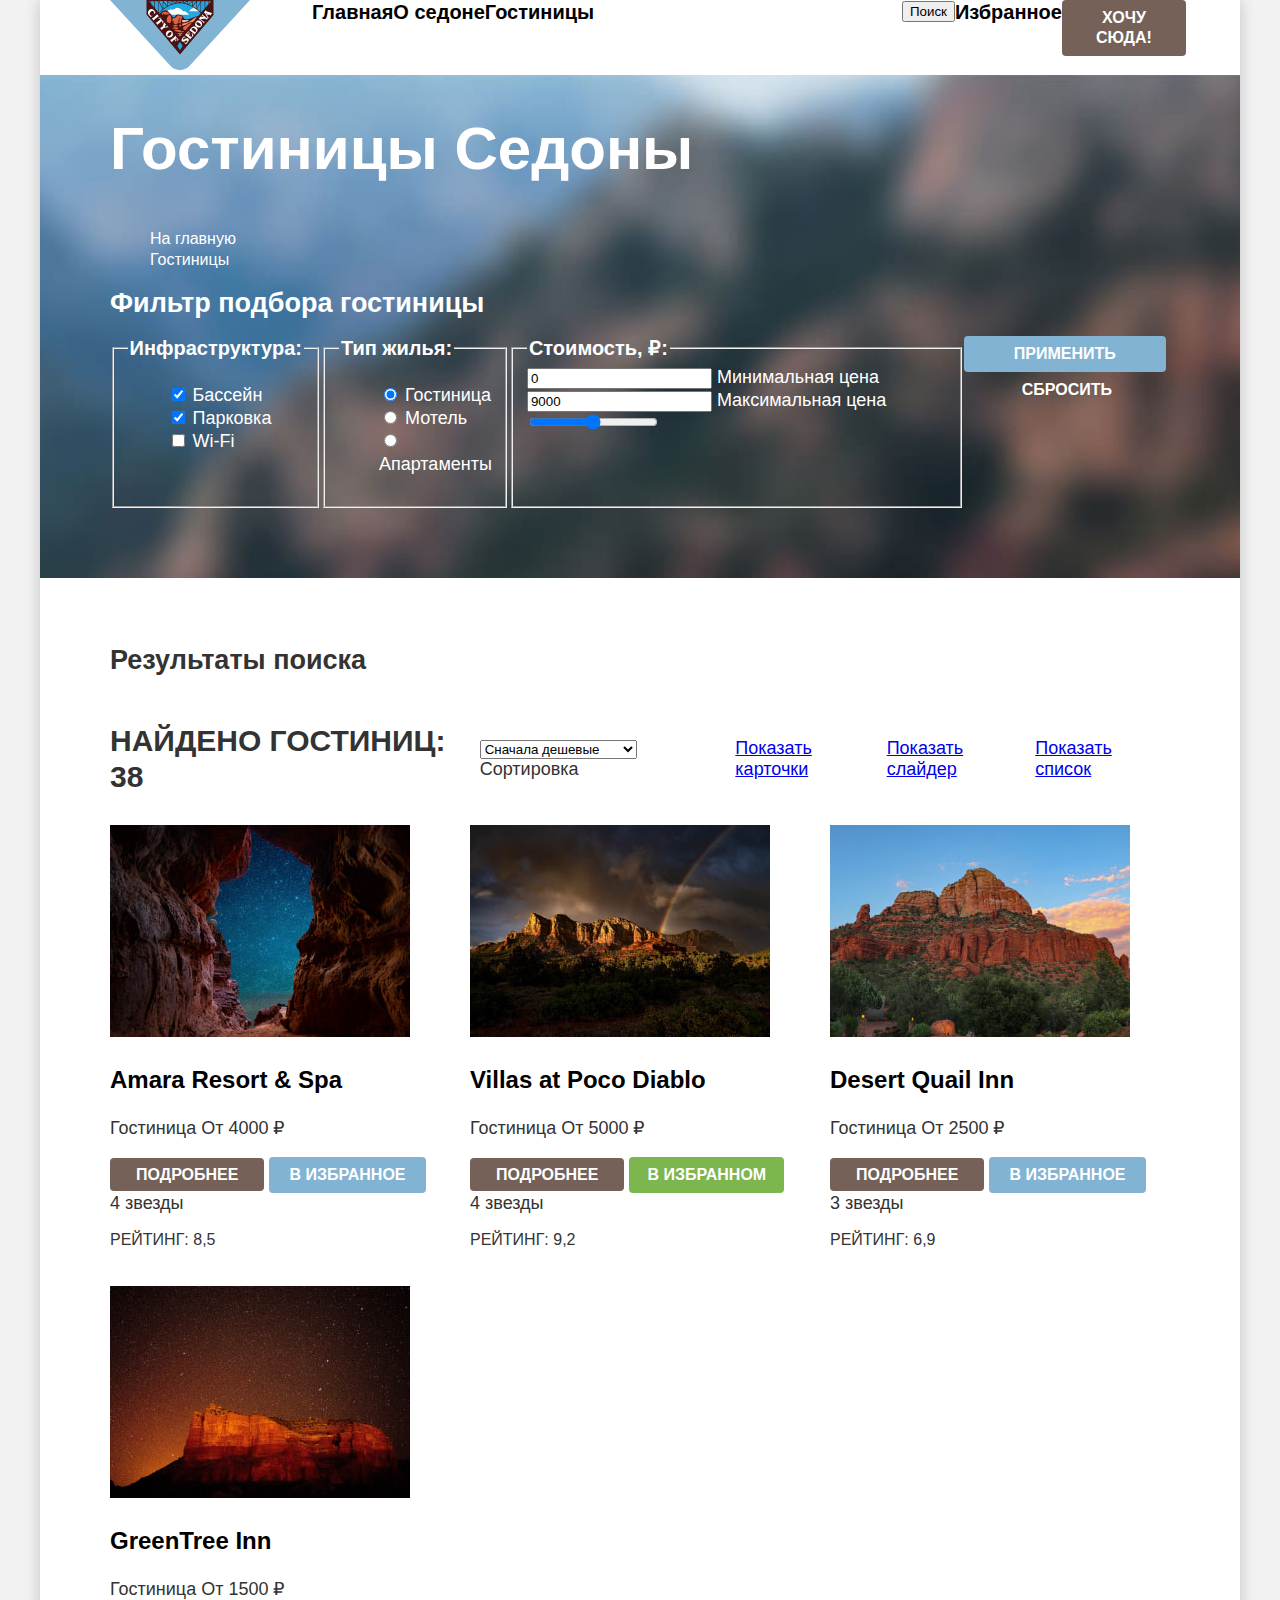
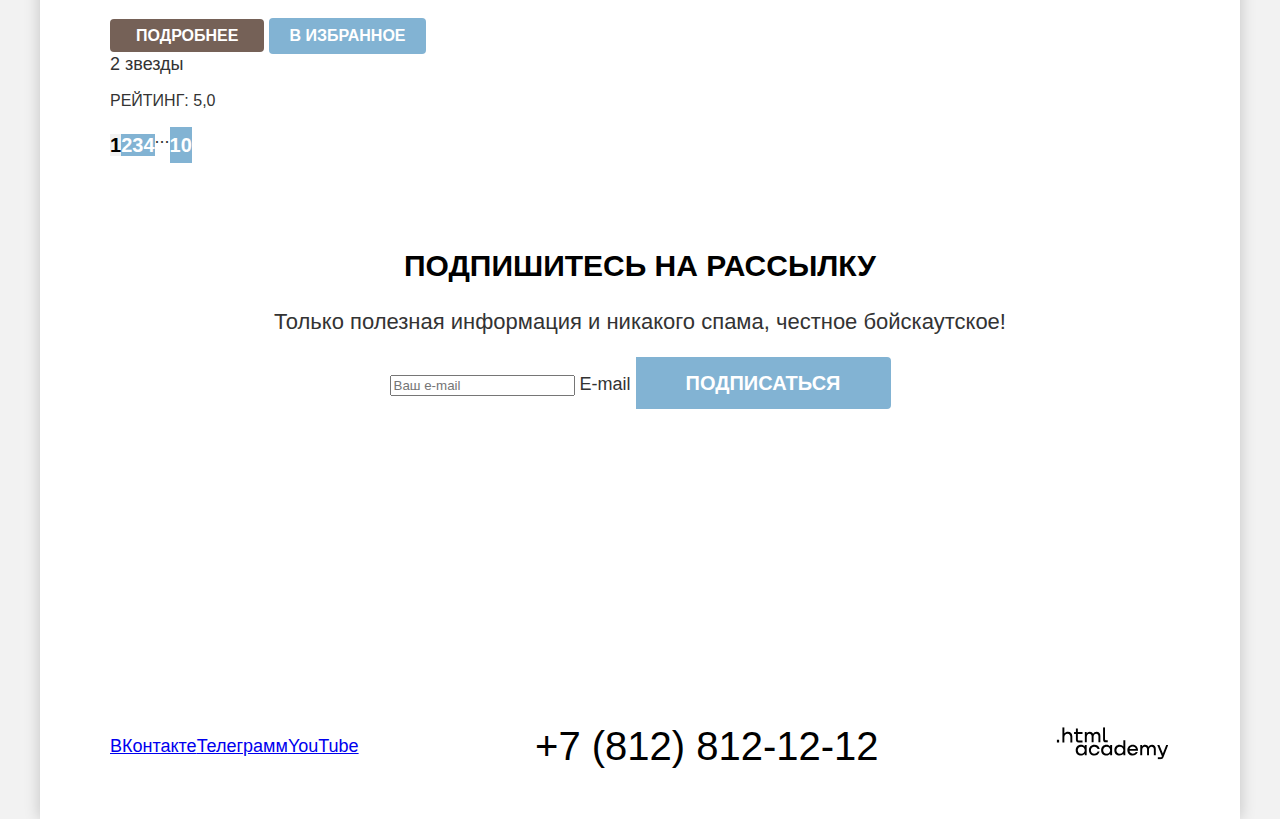
==== catalog.html @ ed514a1a "Merge pull request #5 from PkMsk/master" ====
<!DOCTYPE html>
<html lang="ru">
  <head>
    <meta charset="utf-8">
    <title>Гостиницы Седоны</title>
    <link rel="stylesheet" href="styles/styles.css">
  </head>
  <body>
    <div class="page-container">
      <header class="page-header">
        <a href="index.html" class="header-logo">
          <img src="images/logo.svg" width="140" height="70" alt="Логотип Седона.">
        </a>
        <nav class="navigation">
          <ul class="navigation-list">
            <li class="navigation-item">
              <a class="navigation-link" href="index.html">Главная</a>
            </li>
            <li class="navigation-item">
              <a class="navigation-link" href="#">О седоне</a>
            </li>
            <li class="navigation-item">
              <a class="navigation-link navigation-link-current">Гостиницы</a>
            </li>
          </ul>
          <ul class="navigation-list navigation-user">
            <li class="navigation-item">
              <button class="navigation-button" type="button">
                <span class="visually-hidden">Поиск</span>
              </button>
            </li>
            <li class="navigation-item">
              <a class="navigation-link" href="#">
                <span class="visually-hidden">Избранное</span>
              </a>
            </li>
            <li class="navigation-item">
              <button class="button" type="button">Хочу сюда!</button>
            </li>
          </ul>
        </nav>
      </header>
      <main class="main-catalog main-container">
        <div class="header-filter-wrap">
          <section class="catalog-header">
            <h1 class="catalog-title">Гостиницы Седоны</h1>
            <ul class="breadcrumbs">
              <li class="breadcrumbs-item">
                <a class="breadcrumbs-link" href="index.html">
                  <span class="visually-hidden">На главную</span>
                </a>
              </li>
              <li class="breadcrumbs-item">
                <a class="breadcrumbs-link">Гостиницы</a>
              </li>
            </ul>
          </section>
          <section class="filter">
            <h2 class="visually-hidden">Фильтр подбора гостиницы</h2>
            <form class="catalog-filter" action="https://echo.htmlacademy.ru/" method="get">
              <fieldset class="catalog-filter-group">
                <legend class="catalog-filter-title">Инфраструктура:</legend>
                <ul class="catalog-filter-list">
                  <li class="catalog-filter-item">
                    <label class="control">
                      <input class="control-input" type="checkbox" name="pool" checked>
                      Бассейн
                    </label>
                  </li>
                  <li class="catalog-filter-item">
                    <label class="control">
                      <input class="control-input" type="checkbox" name="parking" checked>
                      Парковка
                    </label>
                  </li>
                  <li class="catalog-filter-item">
                    <label class="control">
                      <input class="control-input" type="checkbox" name="wi-fi">
                      Wi-Fi
                    </label>
                  </li>
                </ul>
              </fieldset>
              <fieldset class="catalog-filter-group">
                <legend class="catalog-filter-title">Тип жилья:</legend>
                <ul class="catalog-filter-list">
                  <li class="catalog-filter-item">
                    <label class="control">
                      <input class="control-input" type="radio" name="type-of-housing" value="hotel" checked>
                      Гостиница
                    </label>
                  </li>
                  <li class="catalog-filter-item">
                    <label class="control">
                      <input class="control-input" type="radio" name="type-of-housing" value="motel">
                      Мотель
                    </label>
                  </li>
                  <li class="catalog-filter-item">
                    <label class="control">
                      <input class="control-input" type="radio" name="type-of-housing" value="apartments">
                      Апартаменты
                    </label>
                  </li>
                </ul>
              </fieldset>
              <fieldset class="catalog-filter-group">
                <legend class="catalog-filter-title">Стоимость, ₽:</legend>
                <label class="control">
                  <input class="control-input" type="text" value="0">
                  Минимальная цена
                </label>
                <label class="control">
                  <input class="control-input" type="text" value="9000">
                  Максимальная цена
                </label>
                <label class="control">
                  <input class="control-input" type="range">
                </label>
              </fieldset>
              <div class="filter-buttons-container">
                <button class="button apply-button" type="submit">Применить</button>
                <button class="button reset-button" type="reset">Сбросить</button>
              </div>
            </form>
          </section>
        </div>
        <section class="catalog">
          <h2 class="visually-hidden">Результаты поиска</h2>
          <div class="catalog-container">
            <p class="catalog-result">Найдено гостиниц: <output>38</output></p>
            <label class="visually-hidden">
              <select class="catalog-sorting">
                <option value="cheap">Сначала дешевые</option>
                <option value="expensive">Сначала дорогие</option>
                <option value="high-rating">С высоким рейтингом</option>
              </select>
              Сортировка
            </label>
            <ul class="catalog-display">
              <li class="catalog-display-option">
                <a class="display-button display-button-active" href="#">
                  <span class="visually-hidden">Показать карточки</span>
                </a>
              </li>
              <li class="catalog-display-option">
                <a class="display-button" href="#">
                  <span class="visually-hidden">Показать слайдер</span>
                </a>
              </li>
              <li class="catalog-display-option">
                <a class="display-button" href="#">
                  <span class="visually-hidden">Показать список</span>
                </a>
              </li>
            </ul>
          </div>
          <ul class="hotel-list">
            <li class="hotel-card">
              <a class="hotel-card-link" href="#">
                <img class="hotel-card-image" src="images/amara-hotel.jpg" width="300" height="212" alt="Звездное небо через расщелину каньона.">
                <h3 class="hotel-card-title">Amara Resort & Spa</h3>
              </a>
              <p class="hotel-card-price">
                <span>Гостиница</span>
                <span>От 4000 ₽</span>
              </p>
              <a class="button more-button" href="#">подробнее</a>
              <button class="button favorites-button" type="button">в избранное</button>
              <div class="star-rating">
                <span aria-hidden="true"></span>
                <span aria-hidden="true"></span>
                <span aria-hidden="true"></span>
                <span aria-hidden="true"></span>
                <span class="visually-hidden">4 звезды</span>
              </div>
              <p class="hotel-card-rating">Рейтинг: 8,5</p>
            </li>
            <li class="hotel-card">
              <a class="hotel-card-link" href="#">
                <img class="hotel-card-image" src="images/poco-diablo-hotel.jpg" width="300" height="212" alt="Радуга в каньоне сразу после дождя.">
                <h3 class="hotel-card-title">Villas at Poco Diablo</h3>
              </a>
              <p class="hotel-card-price">
                <span>Гостиница</span>
                <span>От 5000 ₽</span>
              </p>
              <a class="button more-button" href="#">подробнее</a>
              <button class="button favorites-added-button" type="button">в избранном</button>
              <div class="star-rating">
                <span aria-hidden="true"></span>
                <span aria-hidden="true"></span>
                <span aria-hidden="true"></span>
                <span aria-hidden="true"></span>
                <span class="visually-hidden">4 звезды</span>
              </div>
              <p class="hotel-card-rating">Рейтинг: 9,2</p>
            </li>
            <li class="hotel-card">
              <a class="hotel-card-link" href="#">
                <img class="hotel-card-image" src="images/desert-quail-hotel.jpg" width="300" height="212" alt="Каньон на закате.">
                <h3 class="hotel-card-title">Desert Quail Inn</h3>
              </a>
              <p class="hotel-card-price">
                <span>Гостиница</span>
                <span>От 2500 ₽</span>
              </p>
              <a class="button more-button" href="#">подробнее</a>
              <button class="button favorites-button" type="button">в избранное</button>
              <div class="star-rating">
                <span aria-hidden="true"></span>
                <span aria-hidden="true"></span>
                <span aria-hidden="true"></span>
                <span class="visually-hidden">3 звезды</span>
              </div>
              <p class="hotel-card-rating">Рейтинг: 6,9</p>
            </li>
            <li class="hotel-card">
              <a class="hotel-card-link" href="#">
                <img class="hotel-card-image" src="images/green-tree-hotel.jpg" width="300" height="212" alt="Каньон на фоне зведного неба.">
                <h3 class="hotel-card-title">GreenTree Inn</h3>
              </a>
              <p class="hotel-card-price">
                <span>Гостиница</span>
                <span>От 1500 ₽</span>
              </p>
              <a class="button more-button" href="#">подробнее</a>
              <button class="button favorites-button" type="button">в избранное</button>
              <div class="star-rating">
                <span aria-hidden="true"></span>
                <span aria-hidden="true"></span>
                <span class="visually-hidden">2 звезды</span>
              </div>
              <p class="hotel-card-rating">Рейтинг: 5,0</p>
            </li>
          </ul>
          <div class="catalog-pagination">
            <ul class="pagination-list">
              <li class="pagination-item">
                <a class="pagination-link pagination-current pagination-disabled">1</a>
              </li>
              <li class="pagination-item">
                <a class="pagination-link" href="#">2</a>
              </li>
              <li class="pagination-item">
                <a class="pagination-link" href="#">3</a>
              </li>
              <li class="pagination-item">
                <a class="pagination-link" href="#">4</a>
              </li>
            </ul>
            <span class="pagination-separator">...</span>
            <a class="pagination-link" href="#">10</a>
          </div>
        </section>
        <section class="subscription subscription-light">
          <h2 class="section-title">Подпишитесь на рассылку</h2>
          <p class="section-subtitle">Только полезная информация и никакого спама, честное бойскаутское!</p>
          <form class="subscription-form" action="https://echo.htmlacademy.ru/" method="post">
            <label class="visually-hidden">
              <input class="email-field" placeholder="Ваш e-mail" type="email" name="subscription-email" required>
              E-mail
            </label>
            <button class="subscription-button" type="submit">Подписаться</button>
          </form>
        </section>
      </main>
      <footer class="page-footer">
        <ul class="social-list">
          <li class="social-list-item">
            <a class="social-list-vk" href="https://vk.com/htmlacademy" target="_blank">
              <span class="visually-hidden">ВКонтакте</span>
            </a>
          </li>
          <li class="social-list-item">
            <a class="social-list-telegramm" href="https://t.me/htmlacademy" target="_blank">
              <span class="visually-hidden">Телеграмм</span>
            </a>
          </li>
          <li class="social-list-item">
            <a class="social-list-youtube" href="https://www.youtube.com/user/htmlacademyru" target="_blank">
              <span class="visually-hidden">YouTube</span>
            </a>
          </li>
        </ul>
        <p class="footer-telephone">
          <a class="footer-telephone-link" href="tel:+78128121212">+7 (812) 812-12-12</a>
        </p>
        <p class="footer-logo">
          <a class="footer-logo" href="https://htmlacademy.ru/" target="_blank">
            <img src="images/academy-logo.svg" width="115" height="33" alt="Логотип Академии.">
          </a>
        </p>
      </footer>
    </div>
  </body>
</html>
---- styles/styles.css ----
@font-face {
  font-family: "PT Sans";
  font-style: normal;
  font-weight: 400;
  src: url("../fonts/ptsans-400.woff2") format("woff2");
  font-display: swap;
}

@font-face {
  font-family: "PT Sans";
  font-style: normal;
  font-weight: 700;
  src: url("../fonts/ptsans-700.woff2") format("woff2");
  font-display: swap;
}

*,
*::before,
*::after {
  box-sizing: border-box;
}

/* Создают "стакан" и "липкий" футер */

html {
  height: 100%;
}

body {
  margin: 0;
  font-family: "PT Sans", sans-serif;
  font-size: 18px;
  line-height: 21px;
  background-color: #F2F2F2;
  color: #333333;
  height: 100%;
}

/* Задает ширину и центрирует body, main, footer */

.page-container {
  display: flex;
  width: 1200px;
  min-height: 100%;
  margin: auto;
  flex-direction: column;
  background-color: #FFFFFF;
  box-shadow: 0 0 15px rgba(0, 0, 0, 0.2);
}

/* Прижимает footer вниз страницы  внезависимости от размера контента внутри секции main */

.main-container {
  flex-grow: 1;
}

/* Стили кнопок */

.button {
  font-family: inherit;
  font-size: 16px;
  line-height: 20px;
  font-weight: 700;
  text-align: center;
  text-transform: uppercase;
  border-radius: 4px;
  background-color: #756157;
  color: #FFFFFF;
  border: 0;
  padding: 8px 34px;
}

.search-button {
  font-size: 20px;
  line-height: 36px;
  padding: 8px 50px;
}

.apply-button {
  background-color: #82B3D3;
  padding: 8px 50px;
}

.reset-button {
  background-color: transparent;
  padding: 8px 58px;
}

.more-button {
  text-decoration: none;
  padding: 8px 26px;
}

.favorites-button {
  background-color: #82B3D3;
  padding: 8px 20px;
}

.favorites-added-button {
  background-color: #7DB54F;
  padding: 8px 18px;
}

.subscription-button {
  font-family: inherit;
  font-size: 20px;
  line-height: 36px;
  font-weight: 700;
  text-align: center;
  text-transform: uppercase;
  background-color: #82B3D3;
  color: #FFFFFF;
  border: 0;
  padding: 8px 50px;
  border-radius: 0 4px 4px 0;
}

/* Главная */

.page-header {
  display: flex;
  padding: 0 70px;
  justify-content: space-between;
}

.navigation {
  display: flex;
}

.header-logo {
  margin-right: 28px;
}

.navigation-list {
  list-style: none;
  display: flex;
  margin: 0;
  padding: 0;
  width: 590px;
}

.navigation-user {
  width: 268px;
}

.navigation-link {
  font-size: 20px;
  line-height: 24px;
  font-weight: 700;
  text-align: center;
  color: #000000;
  text-decoration: none;
}


.hero {
  min-height: 485px;
  background: url("../images/hero-background-divider.svg") center bottom no-repeat, url("../images/hero-background.jpg") center no-repeat;
  background-size: 100% auto, cover;
  background-color: rgba(56, 155, 221, 0.3);
  color: #000000;
  text-align: center;
}

.hero-welcome {
  display: block;
  margin: 0 auto;
}

.section-title {
  font-size: 30px;
  line-height: 36px;
  font-weight: 700;
  text-align: center;
  color: #000000;
  text-transform: uppercase;
}

.section-subtitle {
  font-size: 22px;
  line-height: 26px;
  font-weight: 400;
  text-align: center;
}

.advantages-list {
  text-align: center;
  list-style: none;
  margin: 0;
  padding: 0;
  display: flex;
  flex-wrap: wrap;
}

.advantages-item {
  width: 400px;
  background-color: rgba(131, 179, 211, 0.2);
}

.advantages-item-modified {
  width: 100%;
  display: flex;
  flex-wrap: wrap;
}

.content-columns {
  width: 400px;
  min-height: 385px;
  padding: 50px 82px;
  display: flex;
  flex-direction: column;
  justify-content: center;
}

.advantages-image {
  width: 800px;
  height: 100%;
  object-fit: cover;
}

.advantages-item:nth-child(even) {
  background-color: rgba(131, 179, 211, 0.12);
}

.advantages-item:nth-child(odd) {
  background-color: rgba(131, 179, 211, 0.2);
}

.advantages-item.advantages-item-modified {
  background-color: #82B3D3;
  color: #FFFFFF;
}

.advantages-item-title {
  font-size: 24px;
  line-height: 28px;
  font-weight: 700;
  color: #000000;
  text-transform: uppercase;
}

.advantages-item-modified .advantages-item-title {
  color: #FFFFFF;
  margin: 0;
}

.advantages-item-reverse {
  flex-direction: row-reverse;
}

.features-list {
  text-align: center;
  list-style: none;
  margin: 0;
  padding: 0;
  display: flex;
}

.features-item {
  width: 400px;
  min-height: 385px;
  padding: 0 85px;
}

.features-item:nth-child(odd) {
  background-color: rgba(131, 179, 211, 0.12);
}

.features-item-title {
  font-size: 24px;
  line-height: 28px;
  font-weight: 700;
  color: #000000;
  text-transform: uppercase;
}

.search {
  text-align: center;
}

.subscription {
  min-height: 415px;
  text-align: center;
}

.subscription-modified {
  background: url("../images/subscribe-background.jpg") center no-repeat;
  background-size: cover;
  background-color: rgba(56, 155, 221, 0.3);
  color: #FFFFFF;
}

.subscription-modified .section-title {
  color: #FFFFFF;
}

.page-footer {
  display: flex;
  justify-content: space-between;
  padding: 45px 70px 35px;
  align-items: center;
}

.social-list {
  list-style: none;
  margin: 0;
  padding: 0;
  display: flex;
}

.footer-telephone-link {
  display: inline-block;
  font-size: 40px;
  line-height: 40px;
  font-weight: 400;
  color: #000000;
  text-decoration: none;
  text-align: center;
}

.footer-logo {
  display: inline-block;
}

.header-filter-wrap {
  min-height: 412px;
  background: url('../images/catalog-filter-background.jpg') center no-repeat;
  background-size: cover;
  background-color: rgba(56, 155, 221, 0.3);
  color: #FFFFFF;
}

/*Гостиницы */

.header-filter-wrap {
  padding: 35px 70px 70px;
}

.catalog-title {
  font-size: 60px;
  line-height: 78px;
  margin-top: 0;
}

.breadcrumbs {
  list-style: none;
}

.breadcrumbs-link {
  font-size: 16px;
  font-weight: 400;
  color: #FFFFFF;
  text-decoration: none;
}

.catalog-filter {
  display: flex;
}

.catalog-filter-title {
  font-size: 20px;
  line-height: 24px;
  font-weight: 700;
}

.catalog-filter-list {
  list-style: none;
}

.control {
  line-height: 23px;
  font-weight: 400;
}

.catalog-result {
  font-size: 30px;
  line-height: 36px;
  font-weight: 700;
  text-transform: uppercase;
}

.catalog {
  padding: 50px 70px 60px;
}

.catalog-container {
  display: flex;
  align-items: center;
}

.catalog-display {
  display: flex;
  list-style: none;
  margin: 0;
  padding: 0;
}

.hotel-list {
  list-style: none;
  margin: 0;
  padding: 0;
  display: flex;
  flex-wrap: wrap;
  gap: 20px;
}

.hotel-card {
  width: 340px;
  min-height: 438px;

}

.hotel-card-link {
  color: #000000;
  text-decoration: none;
}

.hotel-card-title {
  font-size: 24px;
  line-height: 28px;
  font-weight: 700;
}

.hotel-card-rating {
  font-size: 16px;
  line-height: 20px;
  font-weight: 400;
  text-transform: uppercase;
}

.catalog-pagination {
  display: flex;
}

.pagination-list {
  list-style: none;
  margin: 0;
  padding: 0;
  display: flex;
}

.pagination-link {
  font-size: 20px;
  line-height: 36px;
  font-weight: 700;
  background-color: #82B3D3;
  color: #FFFFFF;
  text-decoration: none;
}

.pagination-current {
  background-color: #F2F2F2;
  color: #000000;
}
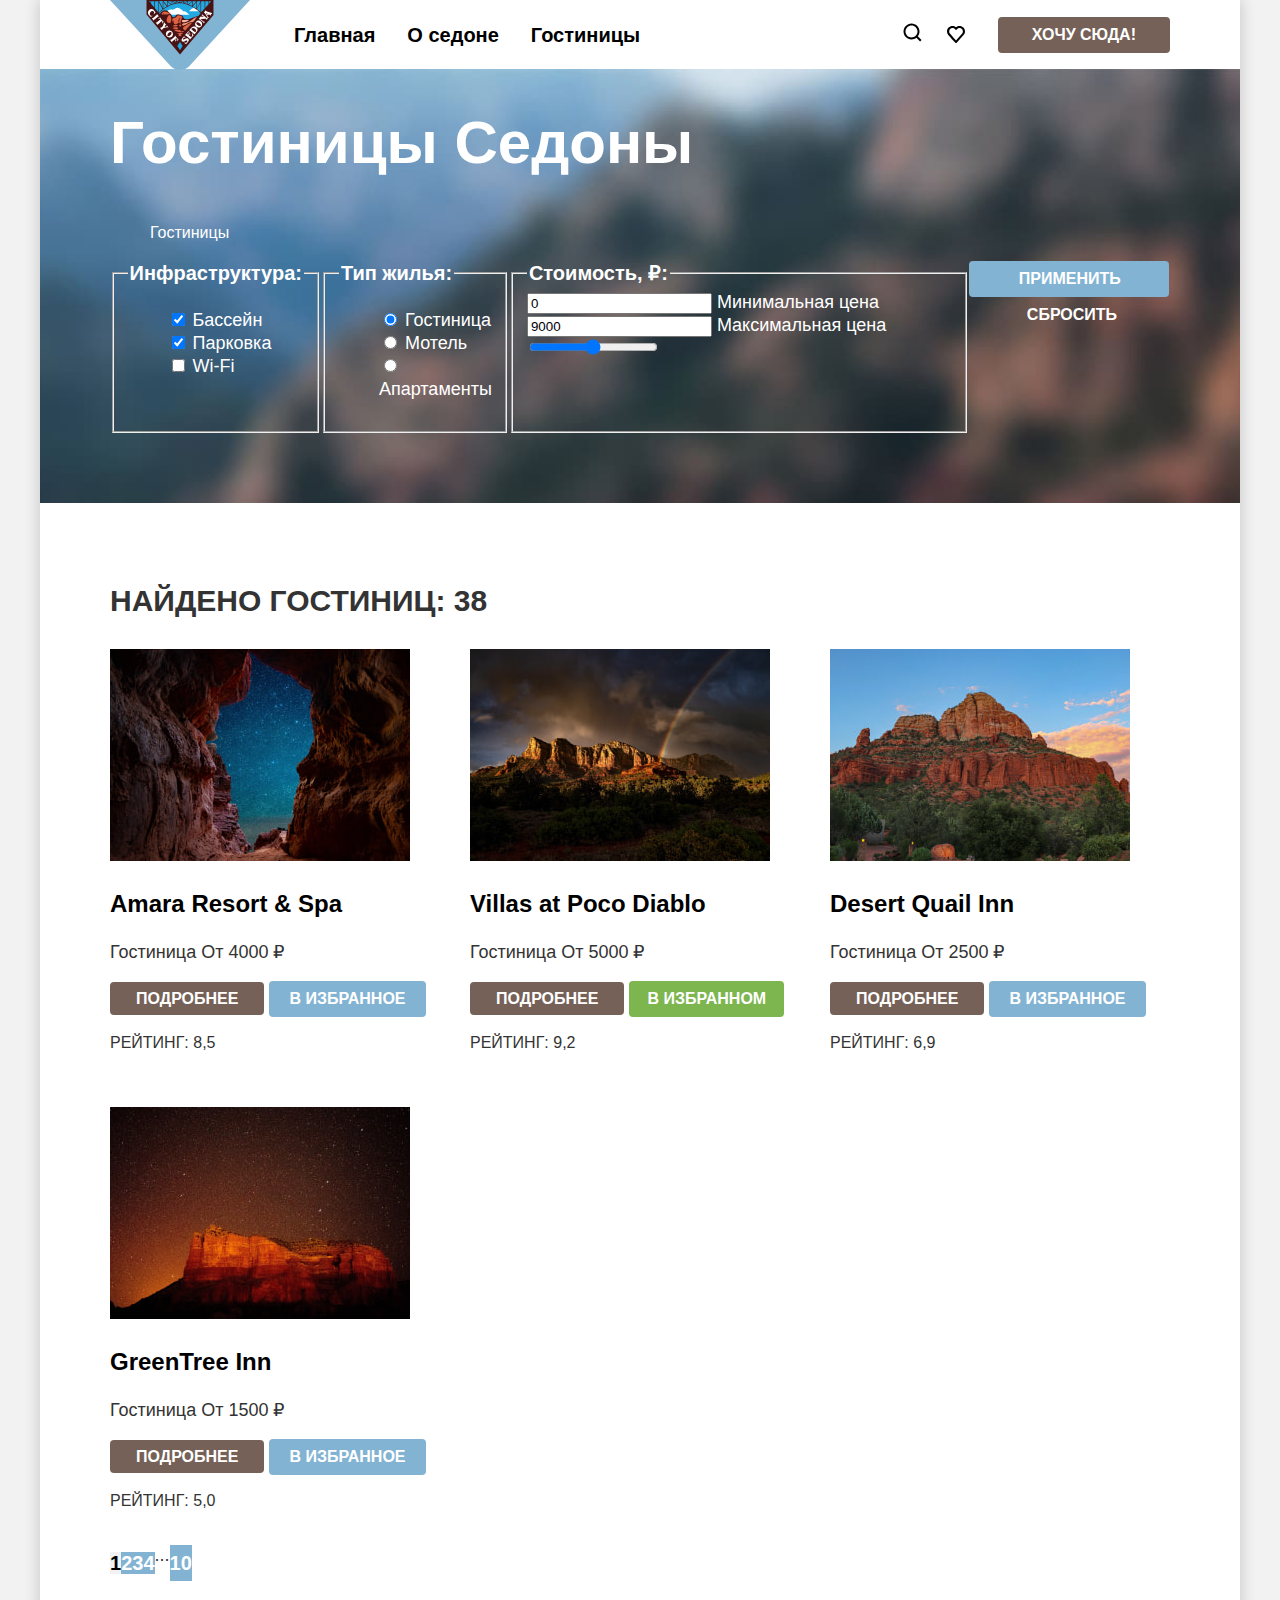
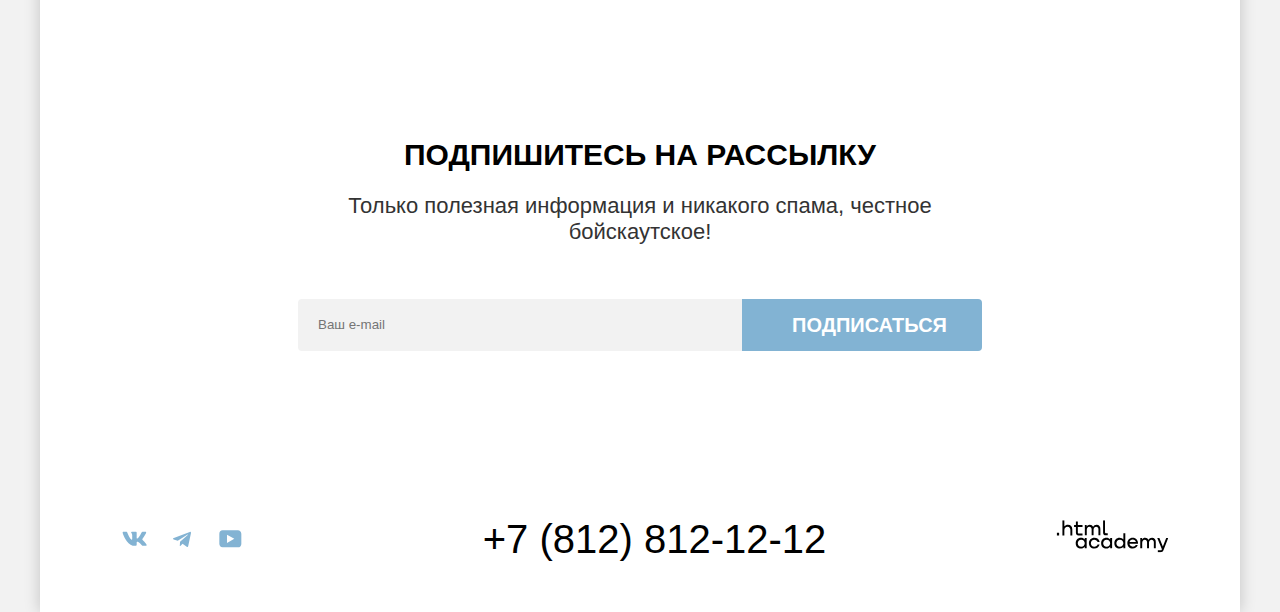
==== commit c139723a: "Добавляет стили в search, subscription, footer" ====
--- a/catalog.html
+++ b/catalog.html
@@ -29,7 +29,7 @@
                 <span class="visually-hidden">Поиск</span>
               </button>
             </li>
-            <li class="navigation-item">
+            <li class="navigation-item item-indent">
               <a class="navigation-link" href="#">
                 <span class="visually-hidden">Избранное</span>
               </a>
@@ -253,14 +253,11 @@
             <a class="pagination-link" href="#">10</a>
           </div>
         </section>
-        <section class="subscription subscription-light">
+        <section class="subscription">
           <h2 class="section-title">Подпишитесь на рассылку</h2>
           <p class="section-subtitle">Только полезная информация и никакого спама, честное бойскаутское!</p>
-          <form class="subscription-form" action="https://echo.htmlacademy.ru/" method="post">
-            <label class="visually-hidden">
-              <input class="email-field" placeholder="Ваш e-mail" type="email" name="subscription-email" required>
-              E-mail
-            </label>
+          <form class="subscription-form form-wrapper" action="https://echo.htmlacademy.ru/" method="post">
+            <input class="email-field" placeholder="Ваш e-mail" type="email" name="subscription-email" aria-label="e-mail" required>
             <button class="subscription-button" type="submit">Подписаться</button>
           </form>
         </section>
@@ -268,17 +265,17 @@
       <footer class="page-footer">
         <ul class="social-list">
           <li class="social-list-item">
-            <a class="social-list-vk" href="https://vk.com/htmlacademy" target="_blank">
+            <a class="social-list-link social-list-vk" href="https://vk.com/htmlacademy" target="_blank">
               <span class="visually-hidden">ВКонтакте</span>
             </a>
           </li>
           <li class="social-list-item">
-            <a class="social-list-telegramm" href="https://t.me/htmlacademy" target="_blank">
+            <a class="social-list-link social-list-telegramm" href="https://t.me/htmlacademy" target="_blank">
               <span class="visually-hidden">Телеграмм</span>
             </a>
           </li>
           <li class="social-list-item">
-            <a class="social-list-youtube" href="https://www.youtube.com/user/htmlacademyru" target="_blank">
+            <a class="social-list-link social-list-youtube" href="https://www.youtube.com/user/htmlacademyru" target="_blank">
               <span class="visually-hidden">YouTube</span>
             </a>
           </li>
--- a/styles/styles.css
+++ b/styles/styles.css
@@ -18,6 +18,19 @@
 *::before,
 *::after {
   box-sizing: border-box;
+}
+
+.visually-hidden {
+  position: absolute;
+  width: 1px;
+  height: 1px;
+  margin: -1px;
+  border: 0;
+  padding: 0;
+  white-space: nowrap;
+  clip-path: inset(100%);
+  clip: rect(0 0 0 0);
+  overflow: hidden;
 }
 
 /* Создают "стакан" и "липкий" футер */
@@ -61,6 +74,7 @@
   font-size: 16px;
   line-height: 20px;
   font-weight: 700;
+  max-width: 200px;
   text-align: center;
   text-transform: uppercase;
   border-radius: 4px;
@@ -68,17 +82,28 @@
   color: #FFFFFF;
   border: 0;
   padding: 8px 34px;
+}
+
+.navigation-button {
+  border: 0;
+  padding: 0;
+  width: 44px;
+  height: 64px;
+  background-color: #FFFFFF;
+  background: url("../images/icon-search.svg") center no-repeat;
 }
 
 .search-button {
   font-size: 20px;
   line-height: 36px;
+  max-width: 590px;
   padding: 8px 50px;
 }
 
 .apply-button {
   background-color: #82B3D3;
   padding: 8px 50px;
+
 }
 
 .reset-button {
@@ -106,6 +131,7 @@
   font-size: 20px;
   line-height: 36px;
   font-weight: 700;
+  max-width: 240px;
   text-align: center;
   text-transform: uppercase;
   background-color: #82B3D3;
@@ -120,30 +146,32 @@
 .page-header {
   display: flex;
   padding: 0 70px;
-  justify-content: space-between;
+}
+
+.header-logo {
+  position: relative;
+  margin-bottom: -10px;
+  margin-right: 28px;
 }
 
 .navigation {
   display: flex;
 }
 
-.header-logo {
-  margin-right: 28px;
-}
 
 .navigation-list {
-  list-style: none;
-  display: flex;
-  margin: 0;
-  padding: 0;
-  width: 590px;
-}
-
-.navigation-user {
-  width: 268px;
+  display: flex;
+  flex-wrap: wrap;
+  list-style: none;
+  align-items: center;
+  margin: 0;
+  padding: 0;
+  width: 540px;
 }
 
 .navigation-link {
+  display: block;
+  padding: 20px 16px;
   font-size: 20px;
   line-height: 24px;
   font-weight: 700;
@@ -152,9 +180,26 @@
   text-decoration: none;
 }
 
+.navigation-user {
+  max-width: 352px;
+  flex-wrap: wrap;
+  justify-content: flex-end;
+}
+
+.navigation-user .navigation-link {
+  display: block;
+  width: 44px;
+  height: 64px;
+  background: url("../images/icon-favorites.svg") center no-repeat;
+}
+
+.item-indent {
+  margin-right: 20px;
+}
 
 .hero {
   min-height: 485px;
+  padding-top: 51px;
   background: url("../images/hero-background-divider.svg") center bottom no-repeat, url("../images/hero-background.jpg") center no-repeat;
   background-size: 100% auto, cover;
   background-color: rgba(56, 155, 221, 0.3);
@@ -172,6 +217,7 @@
   line-height: 36px;
   font-weight: 700;
   text-align: center;
+  margin: 0;
   color: #000000;
   text-transform: uppercase;
 }
@@ -181,6 +227,19 @@
   line-height: 26px;
   font-weight: 400;
   text-align: center;
+  margin: 0;
+}
+
+.advantages {
+  padding-top: 69px;
+}
+
+.advantages .section-title {
+  margin-bottom: 25px;
+}
+
+.advantages .section-subtitle {
+  margin-bottom: 90px;
 }
 
 .advantages-list {
@@ -248,6 +307,18 @@
   flex-direction: row-reverse;
 }
 
+.features {
+  padding-top: 96px;
+}
+
+.features .section-title {
+  margin-bottom: 20px;
+}
+
+.features .section-subtitle {
+  margin-bottom: 64px;
+}
+
 .features-list {
   text-align: center;
   list-style: none;
@@ -259,7 +330,7 @@
 .features-item {
   width: 400px;
   min-height: 385px;
-  padding: 0 85px;
+  padding: 183px 85px 81px;
 }
 
 .features-item:nth-child(odd) {
@@ -275,12 +346,34 @@
 }
 
 .search {
-  text-align: center;
+  padding: 50px 304px;
+  display: flex;
+  min-height: 406px;
+  flex-direction: column;
+  justify-content: center;
+  align-items: center;
+}
+
+.search .section-title {
+  margin-bottom: 20px;
+}
+
+.search .section-subtitle {
+  margin-bottom: 54px;
 }
 
 .subscription {
   min-height: 415px;
-  text-align: center;
+  padding: 96px 258px 104px;
+  text-align: center;
+}
+
+.subscription .section-title {
+  margin-bottom: 20px;
+}
+
+.subscription .section-subtitle {
+  margin-bottom: 54px;
 }
 
 .subscription-modified {
@@ -294,6 +387,25 @@
   color: #FFFFFF;
 }
 
+.form-wrapper {
+  display: flex;
+  justify-content: center;
+}
+
+.email-field {
+  border: none;
+  width: 452px;
+  padding-right: 10px;
+  padding-left: 20px;
+  height: 52px;
+  font-family: inherit;
+  line-height: 24px;
+  font-weight: 400;
+  background-color:#F2F2F2;
+  border-radius: 4px 0 0 4px;
+}
+
+
 .page-footer {
   display: flex;
   justify-content: space-between;
@@ -302,14 +414,32 @@
 }
 
 .social-list {
-  list-style: none;
-  margin: 0;
-  padding: 0;
-  display: flex;
+  display: flex;
+  flex-wrap: wrap;
+  list-style: none;
+  margin: 0;
+  padding: 0;
+}
+
+.social-list-link {
+  display: block;
+  width: 48px;
+  height: 40px;
+}
+
+.social-list-vk {
+  background: url("../images/icon-vk.svg") center no-repeat;
+}
+
+.social-list-telegramm {
+  background: url(../images/icon-telegram.svg) center no-repeat;
+}
+
+.social-list-youtube {
+  background: url("../images/icon-youtube.svg") center no-repeat;
 }
 
 .footer-telephone-link {
-  display: inline-block;
   font-size: 40px;
   line-height: 40px;
   font-weight: 400;
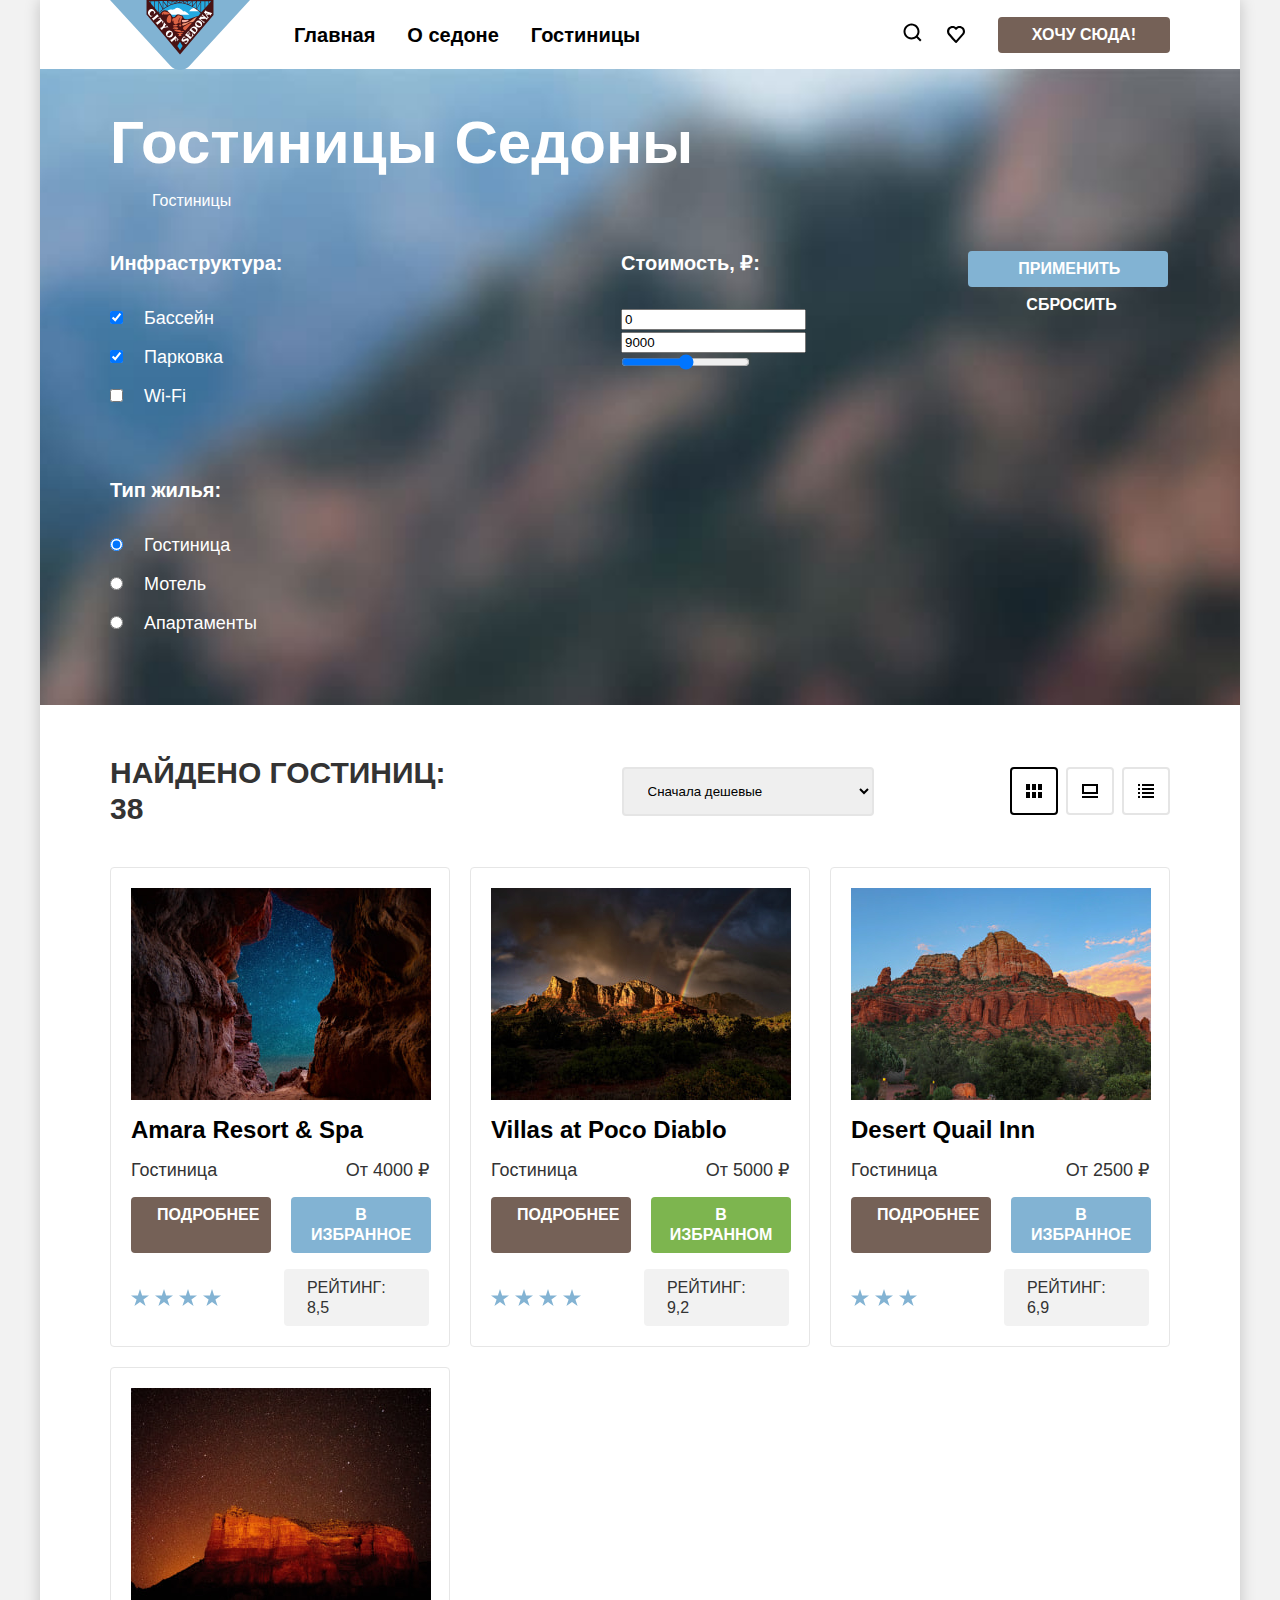
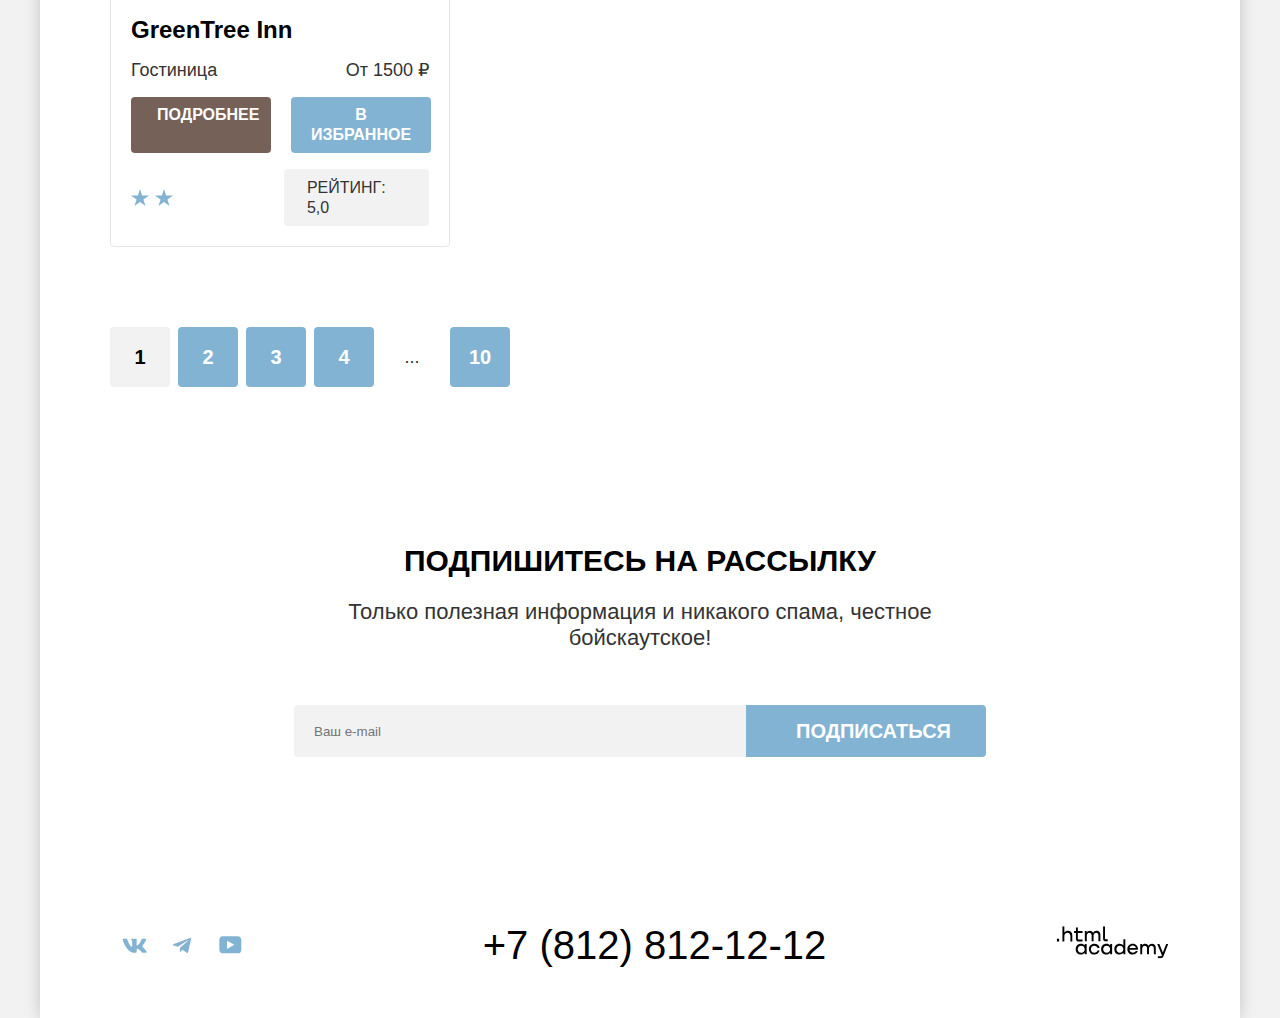
==== commit 5fda8670: "Добавляет сетки в catalog, изменяет разметку catalog и index" ====
--- a/catalog.html
+++ b/catalog.html
@@ -8,8 +8,8 @@
   <body>
     <div class="page-container">
       <header class="page-header">
-        <a href="index.html" class="header-logo">
-          <img src="images/logo.svg" width="140" height="70" alt="Логотип Седона.">
+        <a class="header-logo" href="index.html">
+          <img class="logo-image" src="images/logo.svg" width="140" height="70" alt="Логотип Седона.">
         </a>
         <nav class="navigation">
           <ul class="navigation-list">
@@ -46,7 +46,7 @@
             <h1 class="catalog-title">Гостиницы Седоны</h1>
             <ul class="breadcrumbs">
               <li class="breadcrumbs-item">
-                <a class="breadcrumbs-link" href="index.html">
+                <a class="breadcrumbs-link breadcrumbs-link-home" href="index.html">
                   <span class="visually-hidden">На главную</span>
                 </a>
               </li>
@@ -58,69 +58,73 @@
           <section class="filter">
             <h2 class="visually-hidden">Фильтр подбора гостиницы</h2>
             <form class="catalog-filter" action="https://echo.htmlacademy.ru/" method="get">
-              <fieldset class="catalog-filter-group">
-                <legend class="catalog-filter-title">Инфраструктура:</legend>
-                <ul class="catalog-filter-list">
-                  <li class="catalog-filter-item">
-                    <label class="control">
-                      <input class="control-input" type="checkbox" name="pool" checked>
-                      Бассейн
-                    </label>
-                  </li>
-                  <li class="catalog-filter-item">
-                    <label class="control">
-                      <input class="control-input" type="checkbox" name="parking" checked>
-                      Парковка
-                    </label>
-                  </li>
-                  <li class="catalog-filter-item">
-                    <label class="control">
-                      <input class="control-input" type="checkbox" name="wi-fi">
-                      Wi-Fi
-                    </label>
-                  </li>
-                </ul>
-              </fieldset>
-              <fieldset class="catalog-filter-group">
-                <legend class="catalog-filter-title">Тип жилья:</legend>
-                <ul class="catalog-filter-list">
-                  <li class="catalog-filter-item">
-                    <label class="control">
-                      <input class="control-input" type="radio" name="type-of-housing" value="hotel" checked>
-                      Гостиница
-                    </label>
-                  </li>
-                  <li class="catalog-filter-item">
-                    <label class="control">
-                      <input class="control-input" type="radio" name="type-of-housing" value="motel">
-                      Мотель
-                    </label>
-                  </li>
-                  <li class="catalog-filter-item">
-                    <label class="control">
-                      <input class="control-input" type="radio" name="type-of-housing" value="apartments">
-                      Апартаменты
-                    </label>
-                  </li>
-                </ul>
-              </fieldset>
-              <fieldset class="catalog-filter-group">
-                <legend class="catalog-filter-title">Стоимость, ₽:</legend>
-                <label class="control">
-                  <input class="control-input" type="text" value="0">
-                  Минимальная цена
-                </label>
-                <label class="control">
-                  <input class="control-input" type="text" value="9000">
-                  Максимальная цена
-                </label>
-                <label class="control">
-                  <input class="control-input" type="range">
-                </label>
-              </fieldset>
-              <div class="filter-buttons-container">
-                <button class="button apply-button" type="submit">Применить</button>
-                <button class="button reset-button" type="reset">Сбросить</button>
+              <div class="filters-wrapper">
+                <fieldset class="catalog-filter-group">
+                  <legend class="catalog-filter-title">Инфраструктура:</legend>
+                  <ul class="catalog-filter-list">
+                    <li class="catalog-filter-item">
+                      <label class="control">
+                        <input class="control-input" type="checkbox" name="pool" checked>
+                        Бассейн
+                      </label>
+                    </li>
+                    <li class="catalog-filter-item">
+                      <label class="control">
+                        <input class="control-input" type="checkbox" name="parking" checked>
+                        Парковка
+                      </label>
+                    </li>
+                    <li class="catalog-filter-item">
+                      <label class="control">
+                        <input class="control-input" type="checkbox" name="wi-fi">
+                        Wi-Fi
+                      </label>
+                    </li>
+                  </ul>
+                </fieldset>
+                <fieldset class="catalog-filter-group">
+                  <legend class="catalog-filter-title">Тип жилья:</legend>
+                  <ul class="catalog-filter-list">
+                    <li class="catalog-filter-item">
+                      <label class="control">
+                        <input class="control-input" type="radio" name="type-of-housing" value="hotel" checked>
+                        Гостиница
+                      </label>
+                    </li>
+                    <li class="catalog-filter-item">
+                      <label class="control">
+                        <input class="control-input" type="radio" name="type-of-housing" value="motel">
+                        Мотель
+                      </label>
+                    </li>
+                    <li class="catalog-filter-item">
+                      <label class="control">
+                        <input class="control-input" type="radio" name="type-of-housing" value="apartments">
+                        Апартаменты
+                      </label>
+                    </li>
+                  </ul>
+                </fieldset>
+              </div>
+              <div class="range-buttons-wrapper">
+                <fieldset class="catalog-filter-group">
+                  <legend class="catalog-filter-title">Стоимость, ₽:</legend>
+                  <label class="control">
+                    <input class="control-input" type="text" value="0">
+                    <span class="visually-hidden">Минимальная цена</span>
+                  </label>
+                  <label class="control">
+                    <input class="control-input" type="text" value="9000">
+                    <span class="visually-hidden">Максимальная цена</span>
+                  </label>
+                  <label class="control">
+                    <input class="control-input" type="range">
+                  </label>
+                </fieldset>
+                <div class="filter-buttons-wrapper">
+                  <button class="button apply-button" type="submit">Применить</button>
+                  <button class="button reset-button" type="reset">Сбросить</button>
+                </div>
               </div>
             </form>
           </section>
@@ -129,27 +133,27 @@
           <h2 class="visually-hidden">Результаты поиска</h2>
           <div class="catalog-container">
             <p class="catalog-result">Найдено гостиниц: <output>38</output></p>
-            <label class="visually-hidden">
+            <label class="select-control">
               <select class="catalog-sorting">
                 <option value="cheap">Сначала дешевые</option>
                 <option value="expensive">Сначала дорогие</option>
                 <option value="high-rating">С высоким рейтингом</option>
               </select>
-              Сортировка
+              <span class="visually-hidden">Сортировка</span>
             </label>
             <ul class="catalog-display">
               <li class="catalog-display-option">
-                <a class="display-button display-button-active" href="#">
+                <a class="display-button display-button-active display-cards" href="#">
                   <span class="visually-hidden">Показать карточки</span>
                 </a>
               </li>
               <li class="catalog-display-option">
-                <a class="display-button" href="#">
+                <a class="display-button display-slider" href="#">
                   <span class="visually-hidden">Показать слайдер</span>
                 </a>
               </li>
               <li class="catalog-display-option">
-                <a class="display-button" href="#">
+                <a class="display-button display-list" href="#">
                   <span class="visually-hidden">Показать список</span>
                 </a>
               </li>
@@ -165,16 +169,20 @@
                 <span>Гостиница</span>
                 <span>От 4000 ₽</span>
               </p>
-              <a class="button more-button" href="#">подробнее</a>
-              <button class="button favorites-button" type="button">в избранное</button>
-              <div class="star-rating">
-                <span aria-hidden="true"></span>
-                <span aria-hidden="true"></span>
-                <span aria-hidden="true"></span>
-                <span aria-hidden="true"></span>
-                <span class="visually-hidden">4 звезды</span>
-              </div>
-              <p class="hotel-card-rating">Рейтинг: 8,5</p>
+              <div class="card-buttons-wrapper">
+                <a class="button more-button" href="#">подробнее</a>
+                <button class="button favorites-button" type="button">в избранное</button>
+              </div>
+              <div class="rating-wrapper">
+                <div class="star-rating">
+                  <span class="star-image" aria-hidden="true"></span>
+                  <span class="star-image" aria-hidden="true"></span>
+                  <span class="star-image" aria-hidden="true"></span>
+                  <span class="star-image" aria-hidden="true"></span>
+                  <span class="visually-hidden">4 звезды</span>
+                </div>
+                <p class="hotel-card-rating">Рейтинг: 8,5</p>
+              </div>
             </li>
             <li class="hotel-card">
               <a class="hotel-card-link" href="#">
@@ -185,16 +193,20 @@
                 <span>Гостиница</span>
                 <span>От 5000 ₽</span>
               </p>
-              <a class="button more-button" href="#">подробнее</a>
-              <button class="button favorites-added-button" type="button">в избранном</button>
-              <div class="star-rating">
-                <span aria-hidden="true"></span>
-                <span aria-hidden="true"></span>
-                <span aria-hidden="true"></span>
-                <span aria-hidden="true"></span>
-                <span class="visually-hidden">4 звезды</span>
-              </div>
-              <p class="hotel-card-rating">Рейтинг: 9,2</p>
+              <div class="card-buttons-wrapper">
+                <a class="button more-button" href="#">подробнее</a>
+                <button class="button favorites-added-button" type="button">в избранном</button>
+              </div>
+              <div class="rating-wrapper">
+                <div class="star-rating">
+                  <span class="star-image" aria-hidden="true"></span>
+                  <span class="star-image" aria-hidden="true"></span>
+                  <span class="star-image" aria-hidden="true"></span>
+                  <span class="star-image" aria-hidden="true"></span>
+                  <span class="visually-hidden">4 звезды</span>
+                </div>
+                <p class="hotel-card-rating">Рейтинг: 9,2</p>
+              </div>
             </li>
             <li class="hotel-card">
               <a class="hotel-card-link" href="#">
@@ -205,15 +217,19 @@
                 <span>Гостиница</span>
                 <span>От 2500 ₽</span>
               </p>
-              <a class="button more-button" href="#">подробнее</a>
-              <button class="button favorites-button" type="button">в избранное</button>
-              <div class="star-rating">
-                <span aria-hidden="true"></span>
-                <span aria-hidden="true"></span>
-                <span aria-hidden="true"></span>
-                <span class="visually-hidden">3 звезды</span>
-              </div>
-              <p class="hotel-card-rating">Рейтинг: 6,9</p>
+              <div class="card-buttons-wrapper">
+                <a class="button more-button" href="#">подробнее</a>
+                <button class="button favorites-button" type="button">в избранное</button>
+              </div>
+              <div class="rating-wrapper">
+                <div class="star-rating">
+                  <span class="star-image" aria-hidden="true"></span>
+                  <span class="star-image" aria-hidden="true"></span>
+                  <span class="star-image" aria-hidden="true"></span>
+                  <span class="visually-hidden">3 звезды</span>
+                </div>
+                <p class="hotel-card-rating">Рейтинг: 6,9</p>
+              </div>
             </li>
             <li class="hotel-card">
               <a class="hotel-card-link" href="#">
@@ -224,20 +240,24 @@
                 <span>Гостиница</span>
                 <span>От 1500 ₽</span>
               </p>
-              <a class="button more-button" href="#">подробнее</a>
-              <button class="button favorites-button" type="button">в избранное</button>
-              <div class="star-rating">
-                <span aria-hidden="true"></span>
-                <span aria-hidden="true"></span>
-                <span class="visually-hidden">2 звезды</span>
-              </div>
-              <p class="hotel-card-rating">Рейтинг: 5,0</p>
+              <div class="card-buttons-wrapper">
+                <a class="button more-button" href="#">подробнее</a>
+                <button class="button favorites-button" type="button">в избранное</button>
+              </div>
+              <div class="rating-wrapper">
+                <div class="star-rating">
+                  <span class="star-image" aria-hidden="true"></span>
+                  <span class="star-image" aria-hidden="true"></span>
+                  <span class="visually-hidden">2 звезды</span>
+                </div>
+                <p class="hotel-card-rating">Рейтинг: 5,0</p>
+              </div>
             </li>
           </ul>
           <div class="catalog-pagination">
             <ul class="pagination-list">
               <li class="pagination-item">
-                <a class="pagination-link pagination-current pagination-disabled">1</a>
+                <a class="pagination-link pagination-current">1</a>
               </li>
               <li class="pagination-item">
                 <a class="pagination-link" href="#">2</a>
@@ -257,7 +277,10 @@
           <h2 class="section-title">Подпишитесь на рассылку</h2>
           <p class="section-subtitle">Только полезная информация и никакого спама, честное бойскаутское!</p>
           <form class="subscription-form form-wrapper" action="https://echo.htmlacademy.ru/" method="post">
-            <input class="email-field" placeholder="Ваш e-mail" type="email" name="subscription-email" aria-label="e-mail" required>
+            <label class="email-control">
+              <input class="email-field" placeholder="Ваш e-mail" type="email" name="subscription-email" required>
+              <span class="visually-hidden">E-mail</span>
+            </label>
             <button class="subscription-button" type="submit">Подписаться</button>
           </form>
         </section>
--- a/styles/styles.css
+++ b/styles/styles.css
@@ -74,6 +74,7 @@
   font-size: 16px;
   line-height: 20px;
   font-weight: 700;
+  min-width: 140px;
   max-width: 200px;
   text-align: center;
   text-transform: uppercase;
@@ -96,6 +97,7 @@
 .search-button {
   font-size: 20px;
   line-height: 36px;
+  min-width: 375px;
   max-width: 590px;
   padding: 8px 50px;
 }
@@ -149,9 +151,14 @@
 }
 
 .header-logo {
-  position: relative;
-  margin-bottom: -10px;
+  display: block;
+  z-index: 1;
+  margin-bottom: -6px;
   margin-right: 28px;
+}
+
+.logo-image {
+  display: block;
 }
 
 .navigation {
@@ -234,12 +241,14 @@
   padding-top: 69px;
 }
 
+.advantages-content-wrapper {
+  max-width: 651px;
+  margin: auto;
+  margin-bottom: 90px;
+}
+
 .advantages .section-title {
   margin-bottom: 25px;
-}
-
-.advantages .section-subtitle {
-  margin-bottom: 90px;
 }
 
 .advantages-list {
@@ -308,15 +317,17 @@
 }
 
 .features {
-  padding-top: 96px;
+  padding-top: 64px;
+}
+
+.features-content-wrapper {
+  max-width: 505px;
+  margin: auto;
+  margin-bottom: 64px;
 }
 
 .features .section-title {
   margin-bottom: 20px;
-}
-
-.features .section-subtitle {
-  margin-bottom: 64px;
 }
 
 .features-list {
@@ -346,8 +357,8 @@
 }
 
 .search {
+  display: flex;
   padding: 50px 304px;
-  display: flex;
   min-height: 406px;
   flex-direction: column;
   justify-content: center;
@@ -470,10 +481,18 @@
   font-size: 60px;
   line-height: 78px;
   margin-top: 0;
+  margin-bottom: 8px;
 }
 
 .breadcrumbs {
-  list-style: none;
+  display: flex;
+  flex-wrap: wrap;
+  list-style: none;
+  padding: 0;
+  margin: 0;
+  margin-bottom: 40px;
+  gap: 29px;
+  align-items: center;
 }
 
 .breadcrumbs-link {
@@ -483,18 +502,58 @@
   text-decoration: none;
 }
 
+.breadcrumbs-link-home {
+  display: block;
+  width: 13px;
+  height: 15px;
+  background: url("../images/icon-home.svg") center no-repeat;
+}
+
 .catalog-filter {
   display: flex;
+  flex-wrap: wrap;
+  justify-content: space-between;
+}
+
+.catalog-filter-group {
+  margin: 0;
+  padding: 0;
+  border: none;
+}
+
+.filters-wrapper {
+  display: flex;
+  flex-wrap: wrap;
+  width: 370px;
+  gap: 70px;
+}
+
+.range-buttons-wrapper {
+  display: flex;
+  max-width: 549px;
+  gap: 70px;
 }
 
 .catalog-filter-title {
   font-size: 20px;
   line-height: 24px;
   font-weight: 700;
+  margin-bottom: 32px;
+  padding: 0;
 }
 
 .catalog-filter-list {
   list-style: none;
+  margin: 0;
+  padding: 0;
+}
+
+.catalog-filter-item {
+  margin-bottom: 16px;
+}
+
+.catalog-filter-item:last-child {
+  margin-bottom: 0;
 }
 
 .control {
@@ -502,11 +561,17 @@
   font-weight: 400;
 }
 
+.control-input {
+  margin: 0;
+  margin-right: 16px;
+}
+
 .catalog-result {
   font-size: 30px;
   line-height: 36px;
   font-weight: 700;
   text-transform: uppercase;
+  margin: 0;
 }
 
 .catalog {
@@ -516,66 +581,176 @@
 .catalog-container {
   display: flex;
   align-items: center;
+  margin-bottom: 40px;
+}
+
+.catalog-result {
+  max-width: 375px;
+  margin-right: auto;
+}
+
+.catalog-sorting {
+  width: 252px;
+  padding: 14px 20px;
+  font-family: inherit;
+  border: 2px solid #E5E5E5;
+  border-radius: 4px;
 }
 
 .catalog-display {
   display: flex;
-  list-style: none;
-  margin: 0;
-  padding: 0;
+  width: 160px;
+  flex-wrap: wrap;
+  gap: 8px;
+  list-style: none;
+  margin: 0;
+  padding: 0;
+  margin-left: auto;
+}
+
+.display-button {
+  display: block;
+  width: 48px;
+  height: 48px;
+  border: 2px solid #E5E5E5;
+  border-radius: 4px;
+}
+
+.display-button-active {
+  border-color: #000;
+}
+
+.display-cards {
+  background: url("../images/icon-display-cards.svg") center no-repeat;
+}
+
+.display-slider {
+  background: url("../images/icon-display-slider.svg") center no-repeat;
+}
+
+.display-list {
+  background: url("../images/icon-display-list.svg") center no-repeat;
 }
 
 .hotel-list {
-  list-style: none;
-  margin: 0;
-  padding: 0;
-  display: flex;
-  flex-wrap: wrap;
+  display: flex;
+  flex-wrap: wrap;
+  list-style: none;
+  margin: 0;
+  padding: 0;
   gap: 20px;
+  margin-bottom: 80px;
 }
 
 .hotel-card {
   width: 340px;
   min-height: 438px;
+  padding: 20px;
+  border: 1px solid #E6E6E6;
+  border-radius: 4px;
 
 }
 
 .hotel-card-link {
+  display: block;
   color: #000000;
   text-decoration: none;
+  margin-bottom: 16px;
+}
+
+.hotel-card-image {
+  display: block;
+  margin-bottom: 16px;
 }
 
 .hotel-card-title {
   font-size: 24px;
   line-height: 28px;
   font-weight: 700;
+  margin: 0;
+}
+
+.hotel-card-price {
+  display: flex;
+  justify-content: space-between;
+  margin: 0;
+  margin-bottom: 16px;
+}
+
+.card-buttons-wrapper {
+  display: flex;
+  gap: 20px;
+  margin-bottom: 16px;
+}
+
+.rating-wrapper {
+  display: flex;
+  gap: 20px;
+  align-items: center;
+}
+
+.star-rating {
+  display: flex;
+  width: 140px;
+  gap: 6px;
+}
+
+.star-image {
+  display: inline-block;
+  width: 18px;
+  height: 17px;
+  background: url("../images/icon-star.svg") center no-repeat;
 }
 
 .hotel-card-rating {
+  display: flex;
+  min-width: 140px;
+  padding: 9px 22px 8px 23px;
+  background-color: #F2F2F2;
+  border-radius: 4px;
   font-size: 16px;
   line-height: 20px;
   font-weight: 400;
   text-transform: uppercase;
+  margin: 0;
 }
 
 .catalog-pagination {
   display: flex;
+  flex-wrap: wrap;
 }
 
 .pagination-list {
-  list-style: none;
-  margin: 0;
-  padding: 0;
-  display: flex;
+  display: flex;
+  gap: 8px;
+  list-style: none;
+  margin: 0;
+  padding: 0;
 }
 
 .pagination-link {
+  display: flex;
+  justify-content: center;
+  align-items: center;
+  min-width: 60px;
+  height: 60px;
   font-size: 20px;
   line-height: 36px;
   font-weight: 700;
   background-color: #82B3D3;
   color: #FFFFFF;
   text-decoration: none;
+  border-radius: 4px;
+  padding: 0 10px;
+}
+
+.pagination-separator {
+  display: flex;
+  justify-content: center;
+  align-items: center;
+  width: 60px;
+  height: 60px;
+  margin: 0 8px;
 }
 
 .pagination-current {
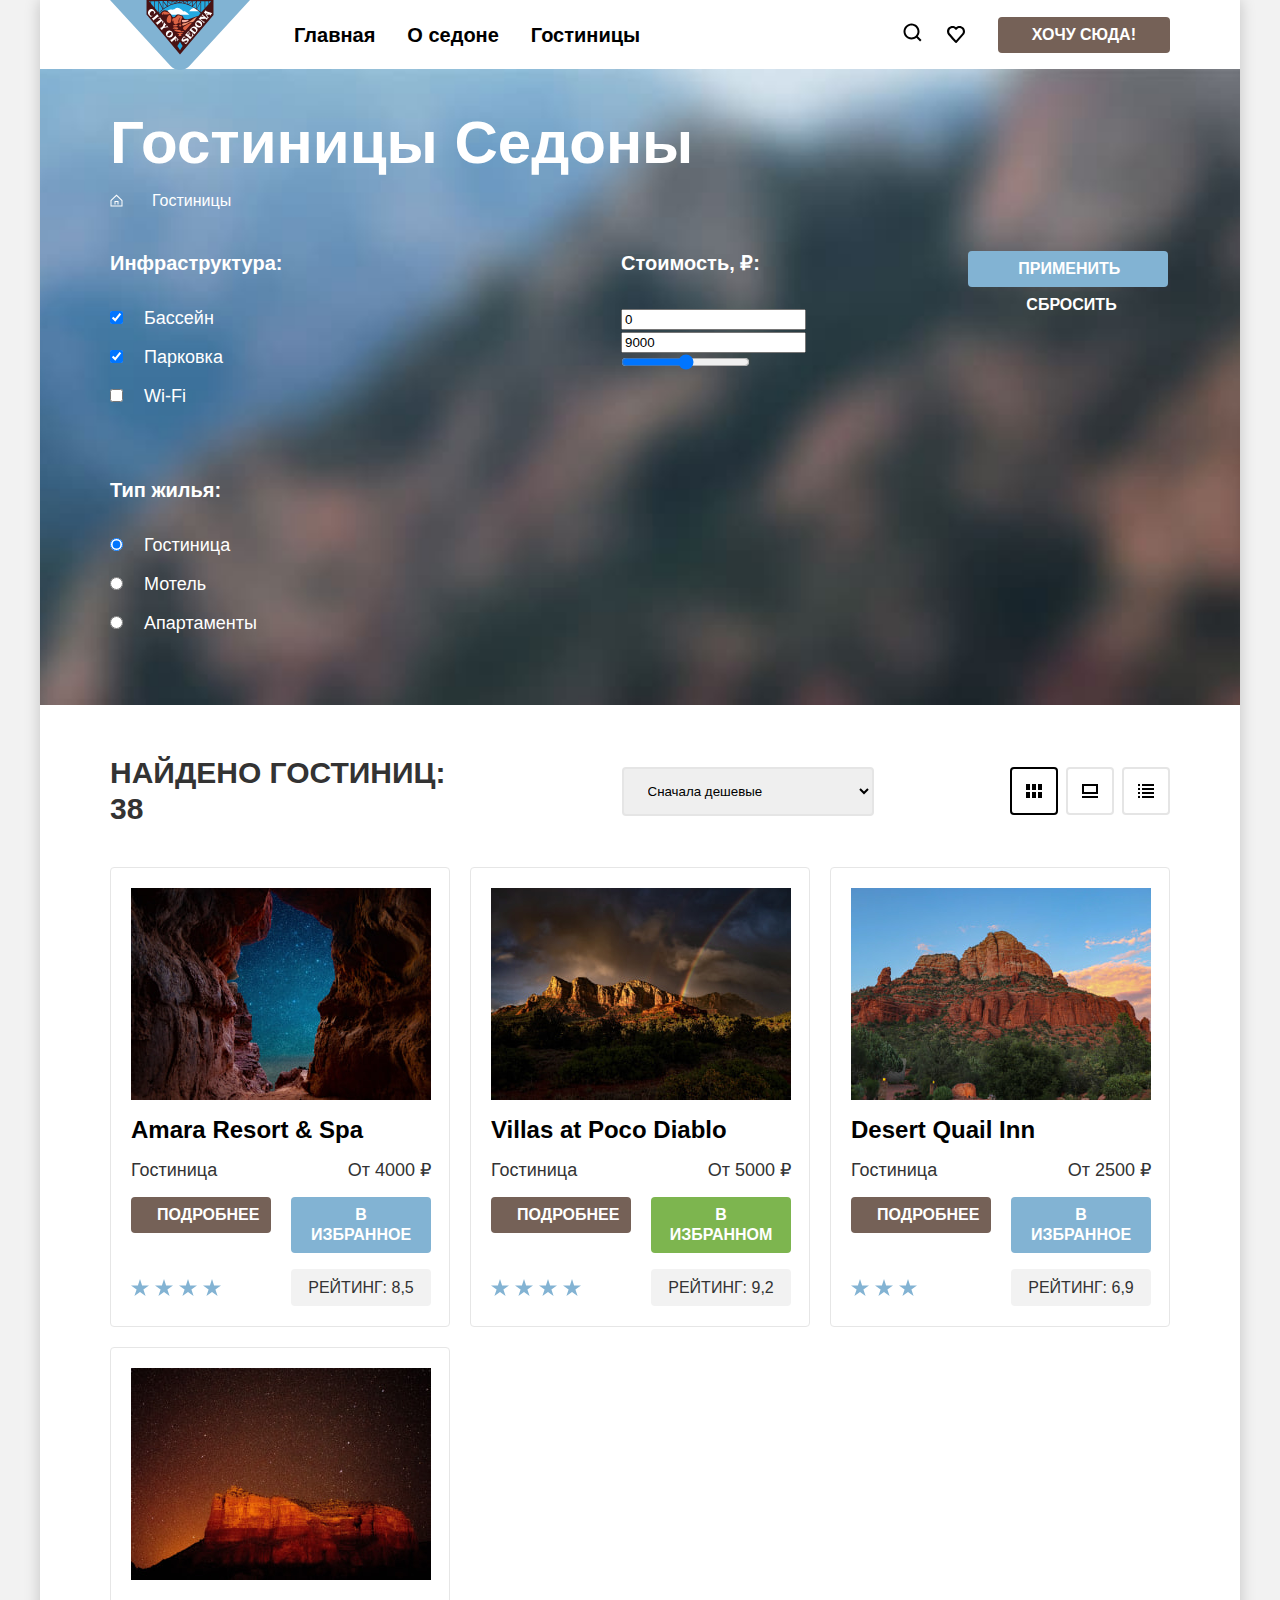
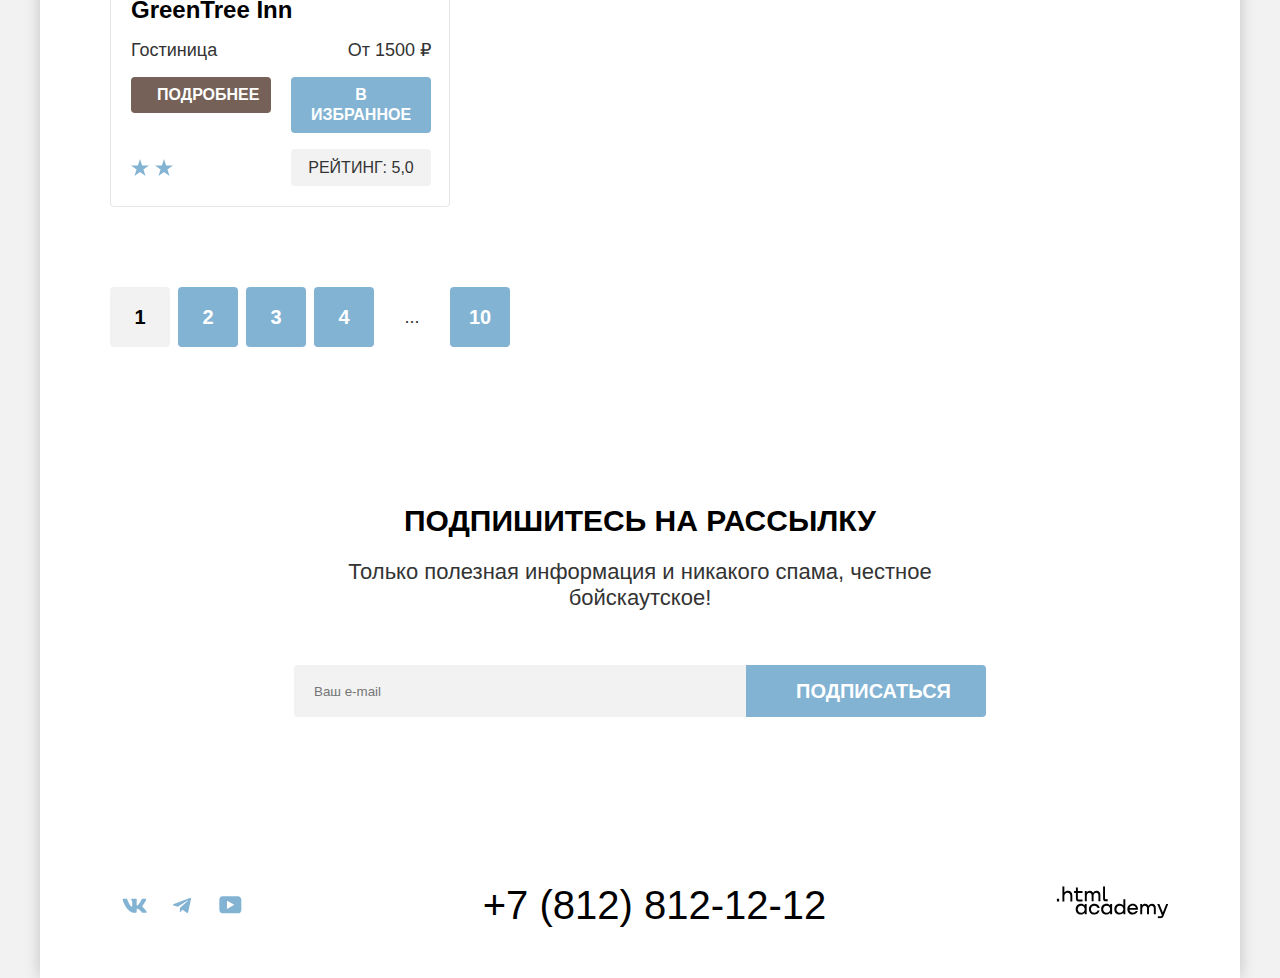
==== commit 3475bb62: "Merge pull request #7 from PkMsk/master" ====
--- a/catalog.html
+++ b/catalog.html
@@ -161,97 +161,81 @@
           </div>
           <ul class="hotel-list">
             <li class="hotel-card">
+              <a class="hotel-card-link hotel-card-link-image" href="#">
+                <img class="hotel-card-image" src="images/amara-hotel.jpg" width="300" height="212" alt="Звездное небо через расщелину каньона.">
+              </a>
               <a class="hotel-card-link" href="#">
-                <img class="hotel-card-image" src="images/amara-hotel.jpg" width="300" height="212" alt="Звездное небо через расщелину каньона.">
                 <h3 class="hotel-card-title">Amara Resort & Spa</h3>
               </a>
-              <p class="hotel-card-price">
-                <span>Гостиница</span>
-                <span>От 4000 ₽</span>
-              </p>
-              <div class="card-buttons-wrapper">
-                <a class="button more-button" href="#">подробнее</a>
-                <button class="button favorites-button" type="button">в избранное</button>
-              </div>
-              <div class="rating-wrapper">
-                <div class="star-rating">
-                  <span class="star-image" aria-hidden="true"></span>
-                  <span class="star-image" aria-hidden="true"></span>
-                  <span class="star-image" aria-hidden="true"></span>
-                  <span class="star-image" aria-hidden="true"></span>
-                  <span class="visually-hidden">4 звезды</span>
-                </div>
-                <p class="hotel-card-rating">Рейтинг: 8,5</p>
-              </div>
+              <span>Гостиница</span>
+              <span class="hotel-price">От 4000 ₽</span>
+              <a class="button more-button" href="#">подробнее</a>
+              <button class="button favorites-button" type="button">в избранное</button>
+              <div class="star-rating">
+                <span class="star-image" aria-hidden="true"></span>
+                <span class="star-image" aria-hidden="true"></span>
+                <span class="star-image" aria-hidden="true"></span>
+                <span class="star-image" aria-hidden="true"></span>
+                <span class="visually-hidden">4 звезды</span>
+              </div>
+              <p class="hotel-card-rating">Рейтинг: 8,5</p>
             </li>
             <li class="hotel-card">
+              <a class="hotel-card-link hotel-card-link-image" href="#">
+                <img class="hotel-card-image" src="images/poco-diablo-hotel.jpg" width="300" height="212" alt="Радуга в каньоне сразу после дождя.">
+              </a>
               <a class="hotel-card-link" href="#">
-                <img class="hotel-card-image" src="images/poco-diablo-hotel.jpg" width="300" height="212" alt="Радуга в каньоне сразу после дождя.">
                 <h3 class="hotel-card-title">Villas at Poco Diablo</h3>
               </a>
-              <p class="hotel-card-price">
-                <span>Гостиница</span>
-                <span>От 5000 ₽</span>
-              </p>
-              <div class="card-buttons-wrapper">
-                <a class="button more-button" href="#">подробнее</a>
-                <button class="button favorites-added-button" type="button">в избранном</button>
-              </div>
-              <div class="rating-wrapper">
-                <div class="star-rating">
-                  <span class="star-image" aria-hidden="true"></span>
-                  <span class="star-image" aria-hidden="true"></span>
-                  <span class="star-image" aria-hidden="true"></span>
-                  <span class="star-image" aria-hidden="true"></span>
-                  <span class="visually-hidden">4 звезды</span>
-                </div>
-                <p class="hotel-card-rating">Рейтинг: 9,2</p>
-              </div>
+              <span>Гостиница</span>
+              <span class="hotel-price">От 5000 ₽</span>
+              <a class="button more-button" href="#">подробнее</a>
+              <button class="button favorites-added-button" type="button">в избранном</button>
+              <div class="star-rating">
+                <span class="star-image" aria-hidden="true"></span>
+                <span class="star-image" aria-hidden="true"></span>
+                <span class="star-image" aria-hidden="true"></span>
+                <span class="star-image" aria-hidden="true"></span>
+                <span class="visually-hidden">4 звезды</span>
+              </div>
+              <p class="hotel-card-rating">Рейтинг: 9,2</p>
             </li>
             <li class="hotel-card">
+              <a class="hotel-card-link hotel-card-link-image" href="#">
+                <img class="hotel-card-image" src="images/desert-quail-hotel.jpg" width="300" height="212" alt="Каньон на закате.">
+              </a>
               <a class="hotel-card-link" href="#">
-                <img class="hotel-card-image" src="images/desert-quail-hotel.jpg" width="300" height="212" alt="Каньон на закате.">
                 <h3 class="hotel-card-title">Desert Quail Inn</h3>
               </a>
-              <p class="hotel-card-price">
-                <span>Гостиница</span>
-                <span>От 2500 ₽</span>
-              </p>
-              <div class="card-buttons-wrapper">
-                <a class="button more-button" href="#">подробнее</a>
-                <button class="button favorites-button" type="button">в избранное</button>
-              </div>
-              <div class="rating-wrapper">
-                <div class="star-rating">
-                  <span class="star-image" aria-hidden="true"></span>
-                  <span class="star-image" aria-hidden="true"></span>
-                  <span class="star-image" aria-hidden="true"></span>
-                  <span class="visually-hidden">3 звезды</span>
-                </div>
-                <p class="hotel-card-rating">Рейтинг: 6,9</p>
-              </div>
+              <span>Гостиница</span>
+              <span class="hotel-price">От 2500 ₽</span>
+              <a class="button more-button" href="#">подробнее</a>
+              <button class="button favorites-button" type="button">в избранное</button>
+              <div class="star-rating">
+                <span class="star-image" aria-hidden="true"></span>
+                <span class="star-image" aria-hidden="true"></span>
+                <span class="star-image" aria-hidden="true"></span>
+                <span class="visually-hidden">3 звезды</span>
+              </div>
+              <p class="hotel-card-rating">Рейтинг: 6,9</p>
             </li>
             <li class="hotel-card">
+              <a class="hotel-card-link hotel-card-link-image" href="#">
+                <img class="hotel-card-image" src="images/green-tree-hotel.jpg" width="300" height="212" alt="Каньон на фоне зведного неба.">
+              </a>
               <a class="hotel-card-link" href="#">
-                <img class="hotel-card-image" src="images/green-tree-hotel.jpg" width="300" height="212" alt="Каньон на фоне зведного неба.">
                 <h3 class="hotel-card-title">GreenTree Inn</h3>
               </a>
-              <p class="hotel-card-price">
-                <span>Гостиница</span>
-                <span>От 1500 ₽</span>
-              </p>
-              <div class="card-buttons-wrapper">
-                <a class="button more-button" href="#">подробнее</a>
-                <button class="button favorites-button" type="button">в избранное</button>
-              </div>
-              <div class="rating-wrapper">
-                <div class="star-rating">
-                  <span class="star-image" aria-hidden="true"></span>
-                  <span class="star-image" aria-hidden="true"></span>
-                  <span class="visually-hidden">2 звезды</span>
-                </div>
-                <p class="hotel-card-rating">Рейтинг: 5,0</p>
-              </div>
+              <span>Гостиница</span>
+              <span class="hotel-price">От 1500 ₽</span>
+              <a class="button more-button" href="#">подробнее</a>
+              <button class="button favorites-button" type="button">в избранное</button>
+              <div class="star-rating">
+                <span class="star-image" aria-hidden="true"></span>
+                <span class="star-image" aria-hidden="true"></span>
+                <span class="visually-hidden">2 звезды</span>
+              </div>
+              <p class="hotel-card-rating">Рейтинг: 5,0</p>
             </li>
           </ul>
           <div class="catalog-pagination">
--- a/styles/styles.css
+++ b/styles/styles.css
@@ -252,32 +252,46 @@
 }
 
 .advantages-list {
-  text-align: center;
-  list-style: none;
-  margin: 0;
-  padding: 0;
-  display: flex;
-  flex-wrap: wrap;
+  display: grid;
+  grid-template-columns: repeat(3, 400px);
+  text-align: center;
+  list-style: none;
+  margin: 0;
+  padding: 0;
 }
 
 .advantages-item {
-  width: 400px;
+  min-height: 385px;
   background-color: rgba(131, 179, 211, 0.2);
 }
 
 .advantages-item-modified {
+  grid-column: 1 / -1;
+  display: flex;
+  flex-wrap: wrap;
   width: 100%;
-  display: flex;
-  flex-wrap: wrap;
+}
+
+.advantages-item-reverse {
+  flex-direction: row-reverse;
 }
 
 .content-columns {
+  display: flex;
+  flex-direction: column;
+  justify-content: center;
   width: 400px;
   min-height: 385px;
   padding: 50px 82px;
-  display: flex;
-  flex-direction: column;
-  justify-content: center;
+}
+
+.advantages-item-title {
+  margin: 0;
+  margin-bottom: 60px;
+}
+
+.advantages-item-subtitle {
+  margin: 0;
 }
 
 .advantages-image {
@@ -309,11 +323,6 @@
 
 .advantages-item-modified .advantages-item-title {
   color: #FFFFFF;
-  margin: 0;
-}
-
-.advantages-item-reverse {
-  flex-direction: row-reverse;
 }
 
 .features {
@@ -633,34 +642,48 @@
 }
 
 .hotel-list {
-  display: flex;
-  flex-wrap: wrap;
-  list-style: none;
-  margin: 0;
-  padding: 0;
+  display: grid;
+  grid-template-columns: repeat(3, 340px);
   gap: 20px;
+  list-style: none;
+  margin: 0;
+  padding: 0;
   margin-bottom: 80px;
 }
 
 .hotel-card {
-  width: 340px;
+  display: grid;
+  grid-template-columns: repeat(2, 140px);
+  grid-template-rows: min-content 1fr;
+  align-items: start;
+  row-gap: 16px;
+  column-gap: 20px;
   min-height: 438px;
   padding: 20px;
   border: 1px solid #E6E6E6;
   border-radius: 4px;
-
 }
 
 .hotel-card-link {
+  grid-column: 1 / -1;
   display: block;
   color: #000000;
   text-decoration: none;
-  margin-bottom: 16px;
+}
+
+.hotel-card-link-image {
+  height: 212px;
 }
 
 .hotel-card-image {
   display: block;
-  margin-bottom: 16px;
+  object-fit: cover;
+  width: 100%;
+  height: 100%;
+}
+
+.hotel-price {
+  justify-self: end;
 }
 
 .hotel-card-title {
@@ -670,42 +693,22 @@
   margin: 0;
 }
 
-.hotel-card-price {
-  display: flex;
-  justify-content: space-between;
-  margin: 0;
-  margin-bottom: 16px;
-}
-
-.card-buttons-wrapper {
-  display: flex;
-  gap: 20px;
-  margin-bottom: 16px;
-}
-
-.rating-wrapper {
-  display: flex;
-  gap: 20px;
-  align-items: center;
-}
-
 .star-rating {
   display: flex;
-  width: 140px;
   gap: 6px;
 }
 
 .star-image {
   display: inline-block;
+  align-items: center;
   width: 18px;
-  height: 17px;
+  height: 37px;
   background: url("../images/icon-star.svg") center no-repeat;
 }
 
 .hotel-card-rating {
-  display: flex;
-  min-width: 140px;
-  padding: 9px 22px 8px 23px;
+  padding: 9px 10px 8px 10px;
+  text-align: center;
   background-color: #F2F2F2;
   border-radius: 4px;
   font-size: 16px;
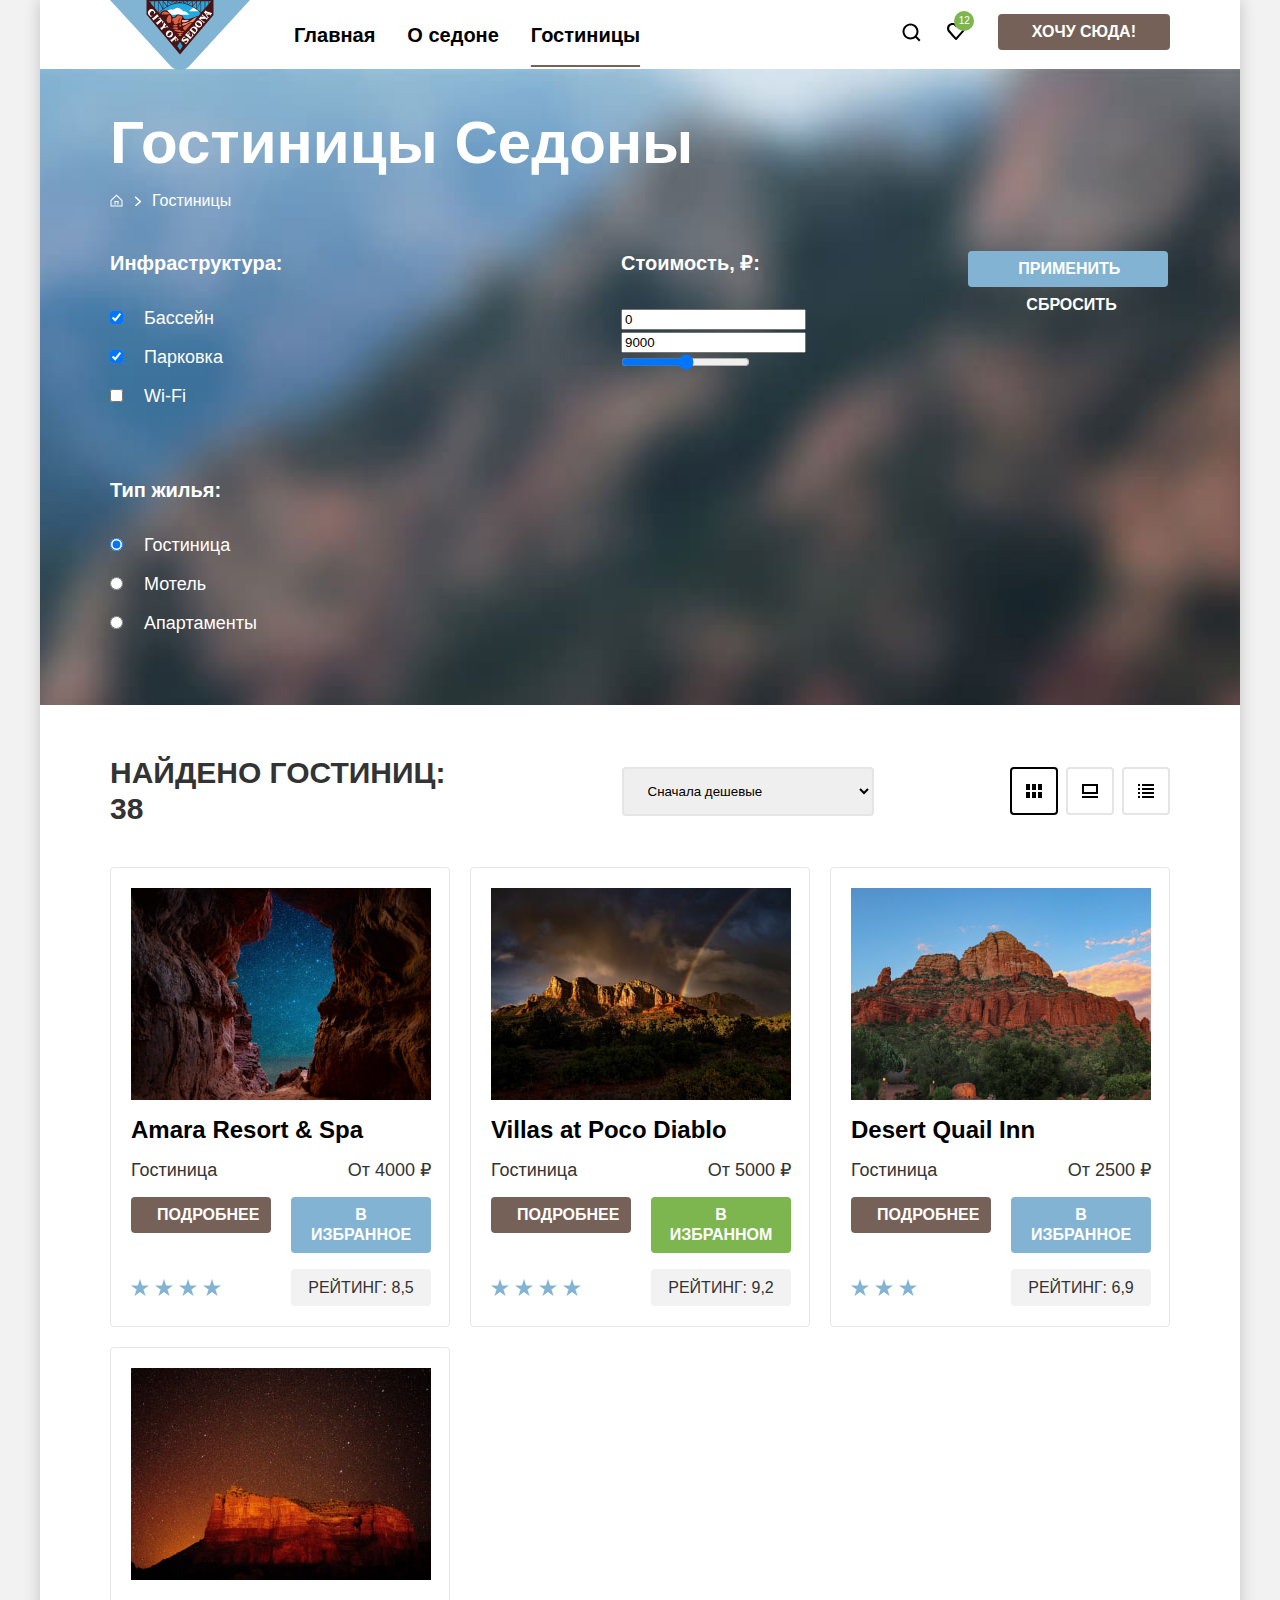
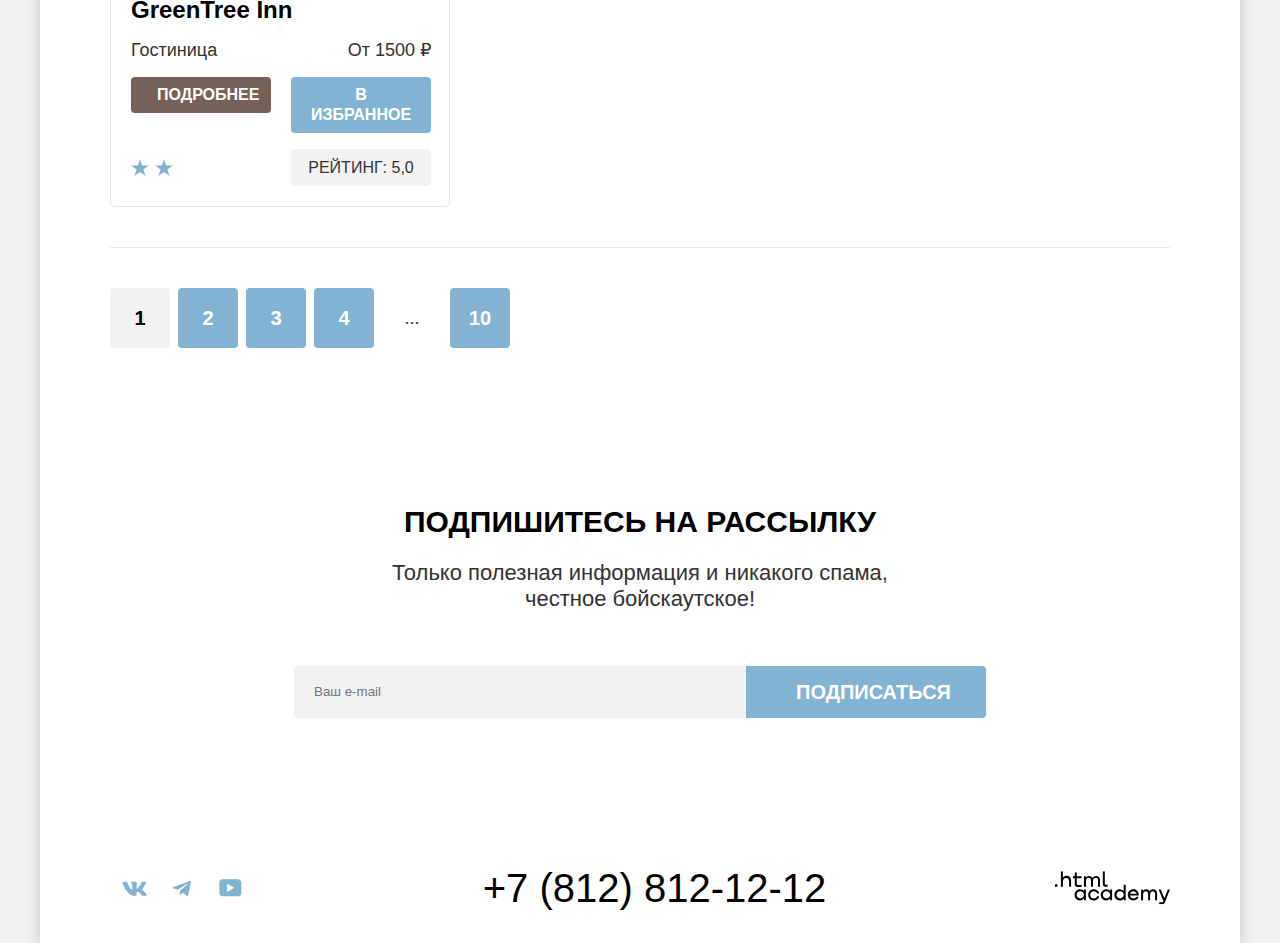
==== commit 749622b5: "Merge pull request #8 from PkMsk/master" ====
--- a/catalog.html
+++ b/catalog.html
@@ -8,7 +8,7 @@
   <body>
     <div class="page-container">
       <header class="page-header">
-        <a class="header-logo" href="index.html">
+        <a class="header-logo">
           <img class="logo-image" src="images/logo.svg" width="140" height="70" alt="Логотип Седона.">
         </a>
         <nav class="navigation">
@@ -26,16 +26,25 @@
           <ul class="navigation-list navigation-user">
             <li class="navigation-item">
               <button class="navigation-button" type="button">
+                <svg class="user-search-icon" aria-hidden="true" focusable="false" width="19" height="19" viewBox="0 0 19 19" xmlns="http://www.w3.org/2000/svg">
+                  <path d="M18.5 17.0083L14.8 13.3287C15.8 12.0359 16.5 10.3453 16.5 8.4558C16.5 4.08011 12.9 0.5 8.5 0.5C4.1 0.5 0.5 4.17956 0.5 8.55525C0.5 12.9309 4.1 16.511 8.5 16.511C10.3 16.511 12 15.9144 13.4 14.8204L17.1 18.5L18.5 17.0083ZM8.5 14.5221C5.2 14.5221 2.5 11.837 2.5 8.55525C2.5 5.27348 5.2 2.5884 8.5 2.5884C11.8 2.5884 14.5 5.27348 14.5 8.55525C14.5 11.837 11.8 14.5221 8.5 14.5221Z"/>
+                  </svg>
                 <span class="visually-hidden">Поиск</span>
               </button>
             </li>
             <li class="navigation-item item-indent">
               <a class="navigation-link" href="#">
+                <svg class="user-favorites-icon" aria-hidden="true" focusable="false" width="18" height="18" viewBox="0 0 18 18" xmlns="http://www.w3.org/2000/svg">
+                  <path d="M8.9 17C8.6 17 8.3 16.9 8.1 16.6C2.7 10.5 1.4 9.1 1.1 8.7C0.4 7.8 0 6.6 0 5.4C0 2.4 2.4 0 5.5 0C6.8 0 8 0.5 9 1.3C10 0.5 11.3 0 12.5 0C15.5 0 18 2.4 18 5.4C18 6.7 17.5 7.9 16.7 8.8L9.7 16.7C9.5 16.9 9.3 17 8.9 17ZM2.9 7.5C3.2 7.9 6.4 11.5 9 14.4L15.2 7.4C15.7 6.9 15.9 6.2 15.9 5.4C15.9 3.6 14.4 2.1 12.6 2.1C11.6 2.1 10.6 2.6 9.9 3.4C9.6 3.7 9.3 3.8 9 3.8C8.7 3.8 8.4 3.6 8.2 3.4C7.5 2.6 6.5 2.1 5.5 2.1C3.7 2.1 2.2 3.6 2.2 5.4C2.1 6.3 2.5 7 2.9 7.5C2.8 7.5 2.8 7.5 2.9 7.5Z"/>
+                </svg>
+                <span class="favorites-icon-counter">12</span>
                 <span class="visually-hidden">Избранное</span>
               </a>
             </li>
             <li class="navigation-item">
-              <button class="button" type="button">Хочу сюда!</button>
+              <div class="button-wrapper">
+                <button class="button" type="button">Хочу сюда!</button>
+              </div>
             </li>
           </ul>
         </nav>
@@ -259,7 +268,7 @@
         </section>
         <section class="subscription">
           <h2 class="section-title">Подпишитесь на рассылку</h2>
-          <p class="section-subtitle">Только полезная информация и никакого спама, честное бойскаутское!</p>
+          <p class="section-subtitle">Только полезная информация и никакого спама,<br> честное бойскаутское!</p>
           <form class="subscription-form form-wrapper" action="https://echo.htmlacademy.ru/" method="post">
             <label class="email-control">
               <input class="email-field" placeholder="Ваш e-mail" type="email" name="subscription-email" required>
@@ -272,29 +281,55 @@
       <footer class="page-footer">
         <ul class="social-list">
           <li class="social-list-item">
-            <a class="social-list-link social-list-vk" href="https://vk.com/htmlacademy" target="_blank">
+            <a class="social-list-link" href="https://vk.com/htmlacademy" target="_blank">
+              <svg class="social-list-icon" aria-hidden="true" focusable="false" width="25" height="15" viewBox="0 0 25 15" xmlns="http://www.w3.org/2000/svg">
+                <path fill-rule="evenodd" clip-rule="evenodd" d="M24.1164 1.80445C24.2824 1.25845 24.1164 0.856445 23.3214 0.856445H20.6964C20.0284 0.856445 19.7204 1.20345 19.5534 1.58645C19.5534 1.58645 18.2184 4.78245 16.3274 6.85845C15.7154 7.46045 15.4374 7.65145 15.1034 7.65145C14.9364 7.65145 14.6854 7.46045 14.6854 6.91345V1.80445C14.6854 1.14845 14.5014 0.856445 13.9454 0.856445H9.81738C9.40038 0.856445 9.14938 1.16045 9.14938 1.44945C9.14938 2.07045 10.0954 2.21445 10.1924 3.96245V7.76045C10.1924 8.59345 10.0394 8.74444 9.70538 8.74444C8.81538 8.74444 6.65038 5.53345 5.36538 1.85945C5.11638 1.14445 4.86438 0.856445 4.19338 0.856445H1.56638C0.816382 0.856445 0.666382 1.20345 0.666382 1.58645C0.666382 2.26845 1.55638 5.65645 4.81138 10.1374C6.98138 13.1974 10.0364 14.8564 12.8194 14.8564C14.4884 14.8564 14.6944 14.4884 14.6944 13.8534V11.5404C14.6944 10.8034 14.8524 10.6564 15.3814 10.6564C15.7714 10.6564 16.4384 10.8484 17.9964 12.3234C19.7764 14.0724 20.0694 14.8564 21.0714 14.8564H23.6964C24.4464 14.8564 24.8224 14.4884 24.6064 13.7604C24.3684 13.0364 23.5184 11.9854 22.3914 10.7384C21.7794 10.0284 20.8614 9.26345 20.5824 8.88045C20.1934 8.38945 20.3044 8.17044 20.5824 7.73345C20.5824 7.73345 23.7824 3.30745 24.1154 1.80445H24.1164Z"/>
+              </svg>
               <span class="visually-hidden">ВКонтакте</span>
             </a>
           </li>
           <li class="social-list-item">
-            <a class="social-list-link social-list-telegramm" href="https://t.me/htmlacademy" target="_blank">
+            <a class="social-list-link" href="https://t.me/htmlacademy" target="_blank">
+              <svg class="social-list-icon" aria-hidden="true" focusable="false" width="18" height="16" viewBox="0 0 18 16" xmlns="http://www.w3.org/2000/svg">
+                <path d="M16.785 0.955705L0.840489 7.1042C-0.247661 7.54126 -0.241365 8.14828 0.640845 8.41897L4.73445 9.69597L14.2058 3.72014C14.6537 3.44766 15.0629 3.59424 14.7265 3.89281L7.05283 10.8183H7.05103L7.05283 10.8192L6.77045 15.0387C7.18413 15.0387 7.36669 14.8489 7.59871 14.625L9.58705 12.6915L13.7229 15.7464C14.4855 16.1664 15.0332 15.9506 15.2229 15.0405L17.9379 2.2453C18.2158 1.13107 17.5126 0.626562 16.785 0.955705Z"/>
+              </svg>
               <span class="visually-hidden">Телеграмм</span>
             </a>
           </li>
           <li class="social-list-item">
-            <a class="social-list-link social-list-youtube" href="https://www.youtube.com/user/htmlacademyru" target="_blank">
+            <a class="social-list-link" href="https://www.youtube.com/user/htmlacademyru" target="_blank">
+              <svg  class="social-list-icon" aria-hidden="true" focusable="false" width="23" height="18" viewBox="0 0 23 18" xmlns="http://www.w3.org/2000/svg">
+                <path d="M18.9402 0.356445H3.50738C1.64668 0.356445 0.333252 1.9502 0.333252 3.75645V13.8502C0.333252 15.7627 1.64668 17.3564 3.50738 17.3564H19.1591C20.8009 17.3564 22.3333 15.7627 22.3333 13.9564V3.75645C22.1143 1.9502 20.8009 0.356445 18.9402 0.356445ZM7.99494 12.8939V4.81894L15.3283 8.85645L7.99494 12.8939Z"/>
+              </svg>
               <span class="visually-hidden">YouTube</span>
             </a>
           </li>
         </ul>
-        <p class="footer-telephone">
-          <a class="footer-telephone-link" href="tel:+78128121212">+7 (812) 812-12-12</a>
-        </p>
-        <p class="footer-logo">
-          <a class="footer-logo" href="https://htmlacademy.ru/" target="_blank">
-            <img src="images/academy-logo.svg" width="115" height="33" alt="Логотип Академии.">
-          </a>
-        </p>
+        <a class="footer-telephone-link" href="tel:+78128121212">+7 (812) 812-12-12</a>
+        <a class="footer-logo" href="https://htmlacademy.ru/" target="_blank">
+          <svg class="footer-logo-icon" width="115" height="34" viewBox="0 0 115 34" xmlns="http://www.w3.org/2000/svg">
+            <g clip-path="url(#clip0_33515_1190)">
+            <path d="M0 13.2564V15.8564H2.5V13.2564H0Z"/>
+            <path d="M11.6 4.85645C10 4.85645 8.8 5.55645 8 6.55645H7.9V0.356445H5.9V15.8564H7.9V10.5564C7.9 8.45645 9.2 6.95645 11.2 6.95645C13 6.95645 14.1 8.35645 14.1 10.1564V15.8564H16.1V9.75644C16.2 6.75644 14.3 4.85645 11.6 4.85645Z"/>
+            <path d="M26.6 5.15645H21.8V1.45645H19.8V5.25645H17.9V7.25645H19.8V13.2564C19.8 14.9564 20.8 15.9564 22.5 15.9564H26.6V13.9564H22.9C22.2 13.9564 21.8 13.5564 21.8 12.8564V7.15645H26.6V5.15645Z"/>
+            <path d="M41.1 4.95645C39.5 4.95645 38.2 5.75645 37.6 7.05645H37.5C36.9 5.85645 35.7 4.95645 34.1 4.95645C32.7 4.95645 31.6 5.75645 31 6.75645H30.9V5.15645H29V15.7564H31V10.3564C31 8.35645 32 6.85645 33.6 6.85645C35.1 6.85645 36 7.85645 36 9.45645V15.7564H38V10.1564C38 7.75645 39.4 6.85645 40.6 6.85645C42.1 6.85645 43 7.85645 43 9.45645V15.7564H45V9.25644C45.1 6.75644 43.6 4.95645 41.1 4.95645Z"/>
+            <path d="M47.8 13.0564C47.8 14.7564 48.8 15.7564 50.6 15.7564H52.6V13.7564H50.9C50.2 13.7564 49.8 13.3564 49.8 12.6564V0.356445H47.8V13.0564Z"/>
+            <path d="M28.9 20.0564C28 18.9564 26.7 18.2564 25 18.2564C21.9 18.2564 19.6 20.5564 19.6 23.8564C19.6 27.1564 21.9 29.4564 25 29.4564C26.8 29.4564 28 28.6564 28.8 27.5564H28.9V29.1564H30.9V18.5564H28.9V20.0564ZM25.3 27.4564C23.1 27.4564 21.7 25.8564 21.7 23.8564C21.7 21.8564 23.1 20.2564 25.3 20.2564C27.5 20.2564 28.9 21.8564 28.9 23.8564C28.9 25.7564 27.5 27.4564 25.3 27.4564Z"/>
+            <path d="M44.2 22.3564C43.7 19.9564 41.6 18.2564 38.8 18.2564C35.4 18.2564 33.2 20.7564 33.2 23.8564C33.2 26.9564 35.4 29.4564 38.8 29.4564C41.6 29.4564 43.7 27.6564 44.2 25.2564H42.1C41.7 26.5564 40.4 27.5564 38.8 27.5564C36.6 27.5564 35.2 25.9564 35.2 23.9564C35.2 21.9564 36.6 20.3564 38.8 20.3564C40.4 20.3564 41.6 21.3564 42.1 22.5564H44.2V22.3564Z"/>
+            <path d="M55.1 20.0564C54.2 18.9564 52.9 18.2564 51.2 18.2564C48.1 18.2564 45.8 20.5564 45.8 23.8564C45.8 27.1564 48.1 29.4564 51.2 29.4564C53 29.4564 54.2 28.6564 55 27.5564H55.1V29.1564H57.1V18.5564H55.1V20.0564ZM51.5 27.4564C49.3 27.4564 47.9 25.8564 47.9 23.8564C47.9 21.8564 49.3 20.2564 51.5 20.2564C53.7 20.2564 55.1 21.8564 55.1 23.8564C55.1 25.7564 53.6 27.4564 51.5 27.4564Z"/>
+            <path d="M68.7 20.1564C67.8 19.0564 66.5 18.2564 64.8 18.2564C61.7 18.2564 59.4 20.5564 59.4 23.8564C59.4 27.1564 61.6 29.4564 64.8 29.4564C66.5 29.4564 67.8 28.6564 68.6 27.6564H68.7V29.1564H70.7V13.7564H68.7V20.1564ZM65.1 27.4564C62.9 27.4564 61.5 25.8564 61.5 23.8564C61.5 21.8564 62.9 20.2564 65.1 20.2564C67.3 20.2564 68.7 21.8564 68.7 23.8564C68.6 25.8564 67.2 27.4564 65.1 27.4564Z"/>
+            <path d="M78.3 18.2564C75 18.2564 72.8 20.7564 72.8 23.8564C72.8 26.8564 74.9 29.4564 78.3 29.4564C80.8 29.4564 82.8 28.1564 83.5 25.8564H81.4C80.9 26.8564 79.8 27.4564 78.4 27.4564C76.5 27.4564 75.1 26.1564 75 24.5564H83.8C84 20.9564 81.8 18.2564 78.3 18.2564ZM78.3 20.1564C80 20.1564 81.3 21.1564 81.6 22.7564H75.1C75.4 21.2564 76.6 20.1564 78.3 20.1564Z"/>
+            <path d="M98.2 18.2564C96.6 18.2564 95.3 19.0564 94.6 20.2564H94.5C93.9 19.0564 92.7 18.2564 91.1 18.2564C89.7 18.2564 88.6 18.9564 88 20.0564V18.5564H86.1V29.1564H88.1V23.7564C88.1 21.7564 89.1 20.3564 90.7 20.2564C92.2 20.2564 93.1 21.2564 93.1 22.8564V29.1564H95.1V23.5564C95.1 21.1564 96.5 20.2564 97.7 20.2564C99.2 20.2564 100.1 21.2564 100.1 22.8564V29.1564H102.1V22.6564C102.2 20.0564 100.7 18.2564 98.2 18.2564Z"/>
+            <path d="M109.4 27.3564L105.8 18.4564H103.6L108.4 30.0564C108.1 30.9564 107.7 31.2564 106.7 31.2564H104.2V33.2564H106.7C108.5 33.2564 109.5 32.4564 110.2 30.6564L114.9 18.4564H112.8L109.4 27.3564Z"/>
+            </g>
+            <defs>
+            <clipPath id="clip0_33515_1190">
+            <rect width="115" height="33" fill="white" transform="translate(0 0.356445)"/>
+            </clipPath>
+            </defs>
+            </svg>
+          <span class="visually-hidden">Логотип HTML Академии</span>
+        </a>
       </footer>
     </div>
   </body>
--- a/styles/styles.css
+++ b/styles/styles.css
@@ -83,15 +83,35 @@
   color: #FFFFFF;
   border: 0;
   padding: 8px 34px;
+  cursor: pointer;
+}
+
+.button:hover {
+  background-color: #615048;
+}
+
+.button:focus {
+  background-color: #615048;
+}
+
+.button:active {
+  background-color: #756157;
+  color: rgba(255, 255, 255, 0.3);
+}
+
+.button:disabled {
+  background-color: #E5E5E5;
 }
 
 .navigation-button {
-  border: 0;
+  display: inline-block;
+  cursor: pointer;
+  position: relative;
+  border: none;
   padding: 0;
   width: 44px;
   height: 64px;
   background-color: #FFFFFF;
-  background: url("../images/icon-search.svg") center no-repeat;
 }
 
 .search-button {
@@ -105,7 +125,19 @@
 .apply-button {
   background-color: #82B3D3;
   padding: 8px 50px;
-
+}
+
+.button.apply-button:hover {
+  background-color: #68A2CA;
+}
+
+.button.apply-button:focus {
+  background-color: #68A2CA;
+}
+
+.button.apply-button:active {
+  background-color: #82B3D3;
+  color: rgba(255, 255, 255, 0.3);
 }
 
 .reset-button {
@@ -113,6 +145,20 @@
   padding: 8px 58px;
 }
 
+.button.reset-button:hover {
+  background-color: transparent;
+  color: rgba(255, 255, 255, 0.6);
+}
+
+.button.reset-button:focus {
+  background-color: transparent;
+  color: #FFFFFF;
+}
+
+.button.reset-button:active {
+  color: rgba(255, 255, 255, 0.3);
+}
+
 .more-button {
   text-decoration: none;
   padding: 8px 26px;
@@ -123,9 +169,35 @@
   padding: 8px 20px;
 }
 
+.button.favorites-button:hover {
+  background-color: #68A2CA;
+}
+
+.button.favorites-button:focus {
+  background-color: #68A2CA;
+}
+
+.button.favorites-button:active {
+  background-color: #82B3D3;
+  color: rgba(255, 255, 255, 0.3);
+}
+
 .favorites-added-button {
   background-color: #7DB54F;
   padding: 8px 18px;
+}
+
+.button.favorites-added-button:hover {
+  background-color: #6C9E42;
+}
+
+.button.favorites-added-button:focus {
+  background-color: #6C9E42;
+}
+
+.button.favorites-added-button:active {
+  background-color: #7DB54F;
+  color: rgba(255, 255, 255, 0.3);
 }
 
 .subscription-button {
@@ -141,6 +213,24 @@
   border: 0;
   padding: 8px 50px;
   border-radius: 0 4px 4px 0;
+  cursor: pointer;
+}
+
+.subscription-button:hover {
+  background-color: #68A2CA;
+}
+
+.subscription-button:focus {
+  background-color: #68A2CA;
+}
+
+.subscription-button:active {
+  background-color: #82B3D3;
+  color: rgba(255, 255, 255, 0.3);
+}
+
+.subscription-button:disabled {
+  background-color: #E5E5E5
 }
 
 /* Главная */
@@ -164,7 +254,6 @@
 .navigation {
   display: flex;
 }
-
 
 .navigation-list {
   display: flex;
@@ -187,21 +276,106 @@
   text-decoration: none;
 }
 
+
+.navigation-link-current {
+  text-decoration: underline;
+  text-decoration-color:#756257;
+  text-underline-offset: 18px;
+  text-decoration-thickness: 2px;
+  text-underline-position: under;
+}
+
+.navigation-link:hover[href] {
+  color: #756157;
+}
+
+.navigation-link:focus[href] {
+  color: #756157;
+}
+
+.navigation-link:active[href] {
+ color: rgba(117, 97, 87, 0.3);
+}
+
 .navigation-user {
   max-width: 352px;
   flex-wrap: wrap;
   justify-content: flex-end;
+  align-items: start;
+}
+
+.user-search-icon {
+  position: absolute;
+  top: 0;
+  right: 0;
+  bottom: 0;
+  left: 0;
+  margin: auto;
+  fill: #000000;
+}
+
+.navigation-button:hover .user-search-icon {
+  fill: #756157;
+}
+
+.navigation-button:focus .user-search-icon {
+  fill: #756157;
+}
+
+.navigation-button:active .user-search-icon {
+  fill: rgba(117, 97, 87, 0.3);
 }
 
 .navigation-user .navigation-link {
   display: block;
   width: 44px;
   height: 64px;
-  background: url("../images/icon-favorites.svg") center no-repeat;
-}
-
-.item-indent {
+  position: relative;
   margin-right: 20px;
+}
+
+.user-favorites-icon {
+  position: absolute;
+  top: 0;
+  right: 0;
+  bottom: 0;
+  left: 0;
+  margin: auto;
+  fill: #000000;
+}
+
+.favorites-icon-counter {
+  position: absolute;
+  content: "";
+  width: 20px;
+  height: 20px;
+  font-size: 10px;
+  line-height: 10px;
+  font-weight: 400;
+  color: #FFFFFF;
+  padding: 5px;
+  top: 11px;
+  right: 4px;
+  border-radius: 50%;
+  background-color: #7DB54F;
+}
+
+.navigation-link:hover .user-favorites-icon {
+  fill: #756157;
+}
+
+.navigation-link:focus .user-favorites-icon {
+  fill: #756157;
+}
+
+.navigation-link:active .user-favorites-icon {
+  fill: rgba(117, 97, 87, 0.3);
+}
+
+.button-wrapper {
+  min-height: 64px;
+  display: flex;
+  align-items: center;
 }
 
 .hero {
@@ -288,6 +462,21 @@
 .advantages-item-title {
   margin: 0;
   margin-bottom: 60px;
+  position: relative;
+}
+
+.advantages-item-title::after {
+  content: "";
+  position: absolute;
+  width: 60px;
+  left: 50%;
+  bottom: -30px;
+  transform: translate(-50%, 0);
+  border-bottom: 2px solid rgba(0, 0, 0, 0.30);
+}
+
+.advantages-item-modified .advantages-item-title::after {
+  border-color: rgba(255, 255, 255, 0.30);
 }
 
 .advantages-item-subtitle {
@@ -350,7 +539,35 @@
 .features-item {
   width: 400px;
   min-height: 385px;
-  padding: 183px 85px 81px;
+  padding: 80px 85px;
+  position: relative;
+  display: flex;
+  flex-direction: column;
+  justify-content: end;
+}
+
+.features-item::after {
+  content:"";
+  position: absolute;
+  width: 76px;
+  height: 76px;
+  top: 80px;
+  left: 50%;
+  transform: translate(-50%, 0);
+  margin-bottom: 30px;
+  background-repeat: no-repeat;
+}
+
+.features-item:nth-child(1)::after {
+  background-image: url("../images/icon-house.svg");
+}
+
+.features-item:nth-child(2)::after {
+  background-image: url("../images/icon-food.svg");
+}
+
+.features-item:nth-child(3)::after {
+  background-image: url("../images/icon-souvenier.svg");
 }
 
 .features-item:nth-child(odd) {
@@ -363,6 +580,12 @@
   font-weight: 700;
   color: #000000;
   text-transform: uppercase;
+  margin-top: 0;
+  margin-bottom: 30px;
+}
+
+.features-item-subtitle {
+  margin: 0;
 }
 
 .search {
@@ -384,8 +607,11 @@
 
 .subscription {
   min-height: 415px;
-  padding: 96px 258px 104px;
+  padding: 50px 258px 60px;
   text-align: center;
+  display: flex;
+  flex-direction: column;
+  justify-content: center;
 }
 
 .subscription .section-title {
@@ -445,18 +671,29 @@
   display: block;
   width: 48px;
   height: 40px;
-}
-
-.social-list-vk {
-  background: url("../images/icon-vk.svg") center no-repeat;
-}
-
-.social-list-telegramm {
-  background: url(../images/icon-telegram.svg) center no-repeat;
-}
-
-.social-list-youtube {
-  background: url("../images/icon-youtube.svg") center no-repeat;
+  position: relative;
+}
+
+.social-list-icon {
+  position: absolute;
+  top: 0;
+  right: 0;
+  bottom: 0;
+  left: 0;
+  margin: auto;
+  fill: #83B3D3;
+}
+
+.social-list-link:hover .social-list-icon {
+  fill: #68A2CA;
+}
+
+.social-list-link:focus .social-list-icon {
+  fill: #68A2CA;
+}
+
+.social-list-link:active .social-list-icon {
+  fill: rgba(104, 162, 202, 0.3);
 }
 
 .footer-telephone-link {
@@ -468,9 +705,40 @@
   text-align: center;
 }
 
+.footer-telephone-link:hover {
+  color: #756157;
+}
+
+.footer-telephone-link:focus {
+  color: #756157;
+}
+
+.footer-telephone-link:active {
+  color: rgba(117, 97, 87, 0.3);
+}
+
 .footer-logo {
-  display: inline-block;
-}
+  display: flex;
+  align-items: center;
+}
+
+.footer-logo-icon {
+  fill: #000000;
+}
+
+.footer-logo:hover .footer-logo-icon {
+  fill: #756157;
+}
+
+.footer-logo:focus .footer-logo-icon {
+  fill: #756157;
+}
+
+.footer-logo:active .footer-logo-icon {
+  fill: rgba(117, 97, 87, 0.3);
+}
+
+/*Гостиницы */
 
 .header-filter-wrap {
   min-height: 412px;
@@ -478,13 +746,9 @@
   background-size: cover;
   background-color: rgba(56, 155, 221, 0.3);
   color: #FFFFFF;
-}
-
-/*Гостиницы */
-
-.header-filter-wrap {
   padding: 35px 70px 70px;
 }
+
 
 .catalog-title {
   font-size: 60px;
@@ -504,11 +768,40 @@
   align-items: center;
 }
 
+.breadcrumbs-item {
+  position: relative;
+  display: flex;
+  align-items: center;
+}
+
+.breadcrumbs-item:not(:last-child):after {
+  position: absolute;
+  content: "";
+  width: 7px;
+  height: 10px;
+  right: -18px;
+  top: 50%;
+  transform: translate(0, -50%);
+  background: url("../images/breadcrumbs-icon.svg") no-repeat;
+}
+
 .breadcrumbs-link {
   font-size: 16px;
   font-weight: 400;
   color: #FFFFFF;
   text-decoration: none;
+}
+
+.breadcrumbs-link:hover[href] {
+  color: rgba(255, 255, 255, 0.6);
+}
+
+.breadcrumbs-link:focus[href] {
+  color: #FFFFFF;
+}
+
+.breadcrumbs-link:active[href] {
+  color: rgba(255, 255, 255, 0.3);
 }
 
 .breadcrumbs-link-home {
@@ -517,6 +810,19 @@
   height: 15px;
   background: url("../images/icon-home.svg") center no-repeat;
 }
+
+.breadcrumbs-link-home:hover {
+  opacity: 0.6;
+}
+
+.breadcrumbs-link-home:focus {
+  opacity: 1;
+}
+
+.breadcrumbs-link-home:active {
+  opacity: 0.3;
+}
+
 
 .catalog-filter {
   display: flex;
@@ -625,6 +931,14 @@
   border-radius: 4px;
 }
 
+.display-button:hover {
+  border-color: #000000;
+}
+
+.display-button:active {
+  border-color: #000000;
+}
+
 .display-button-active {
   border-color: #000;
 }
@@ -648,7 +962,9 @@
   list-style: none;
   margin: 0;
   padding: 0;
-  margin-bottom: 80px;
+  border-bottom: 1px solid #E6E6E6;
+  padding-bottom: 40px;
+  margin-bottom: 40px;
 }
 
 .hotel-card {
@@ -747,6 +1063,19 @@
   padding: 0 10px;
 }
 
+.pagination-link:hover {
+  background-color: #68A2CA;
+}
+
+.pagination-link:focus {
+  background-color: #68A2CA;
+}
+
+.pagination-link:active {
+  background-color: #82B3D3;
+  color: rgba(255, 255, 255, 0.3);
+}
+
 .pagination-separator {
   display: flex;
   justify-content: center;
@@ -756,7 +1085,7 @@
   margin: 0 8px;
 }
 
-.pagination-current {
+.pagination-link.pagination-current {
   background-color: #F2F2F2;
   color: #000000;
 }
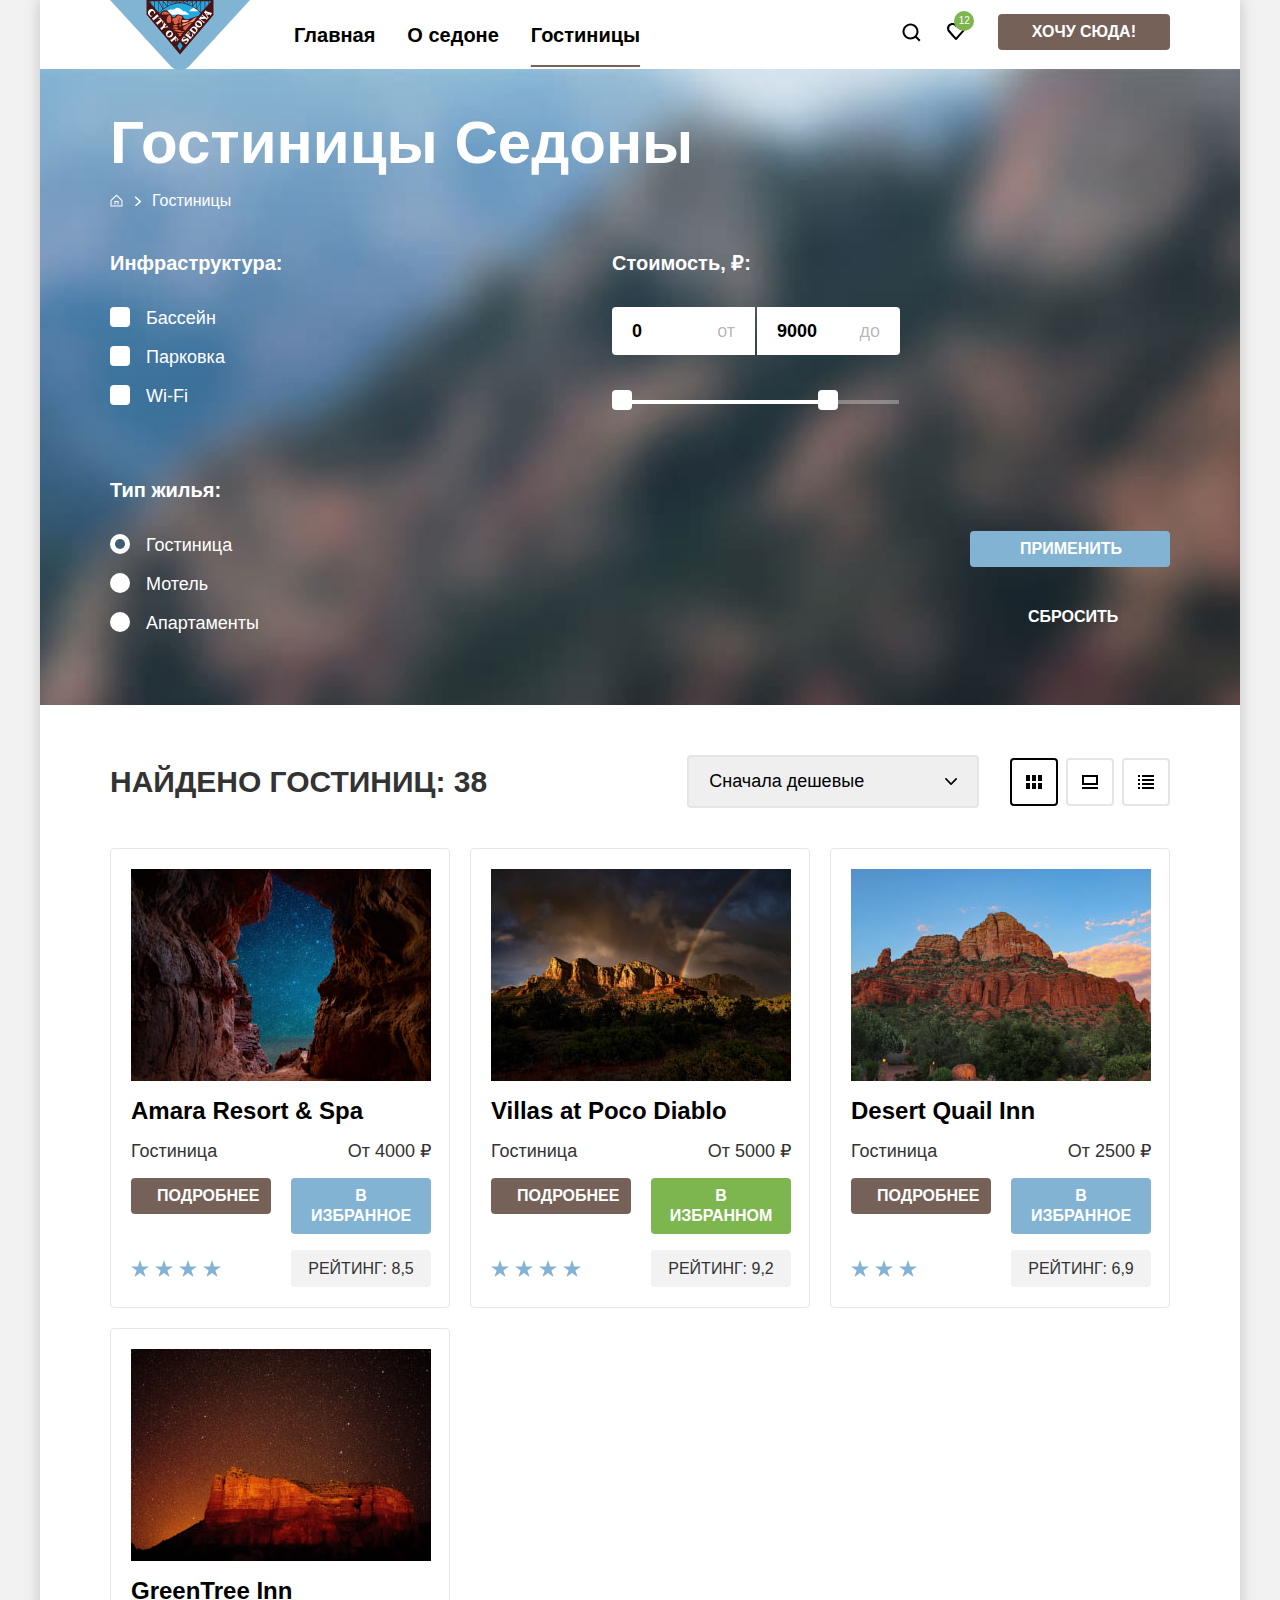
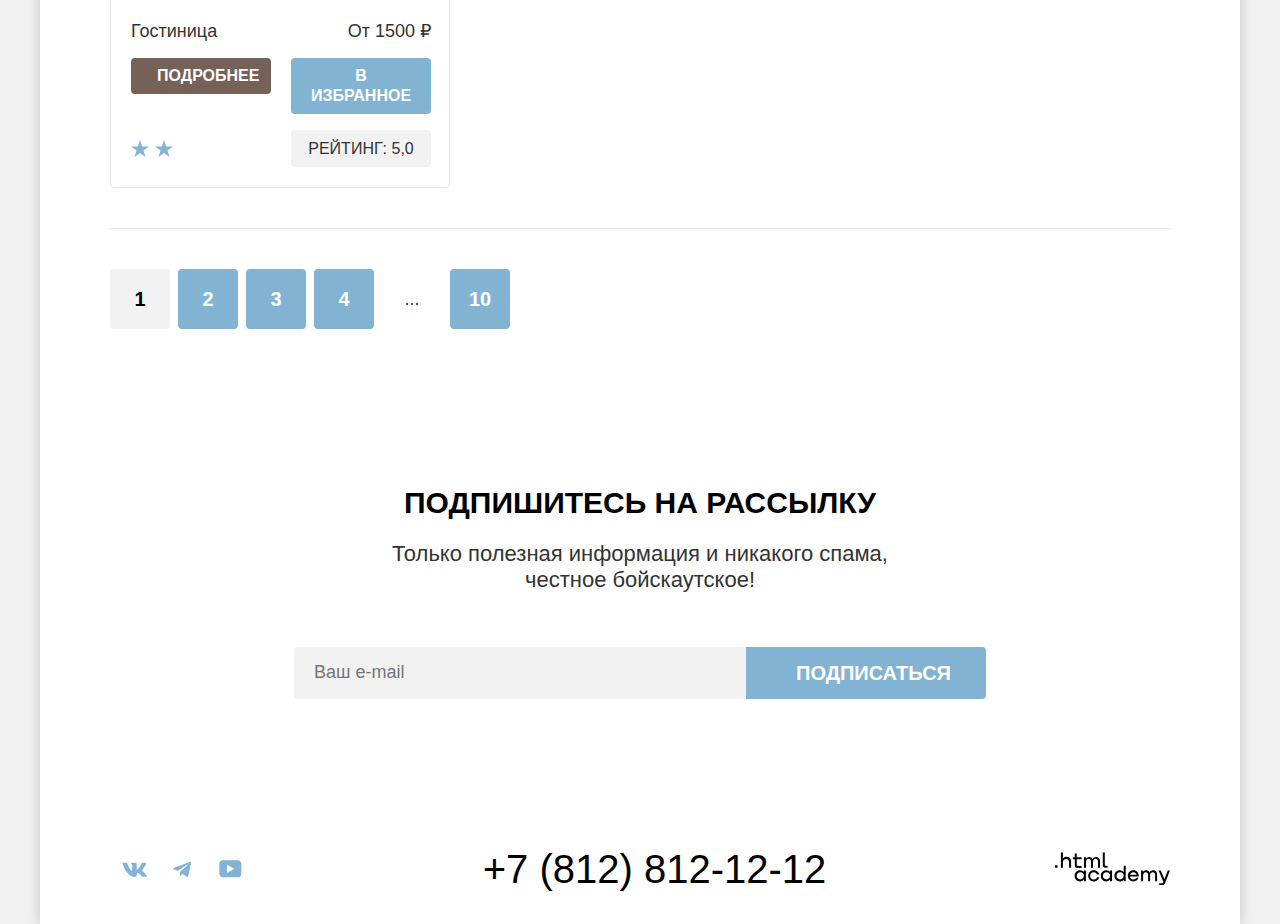
==== commit feb8834a: "Добавляет модальное окно" ====
--- a/catalog.html
+++ b/catalog.html
@@ -8,7 +8,7 @@
   <body>
     <div class="page-container">
       <header class="page-header">
-        <a class="header-logo">
+        <a class="header-logo" href="index.html">
           <img class="logo-image" src="images/logo.svg" width="140" height="70" alt="Логотип Седона.">
         </a>
         <nav class="navigation">
@@ -32,7 +32,7 @@
                 <span class="visually-hidden">Поиск</span>
               </button>
             </li>
-            <li class="navigation-item item-indent">
+            <li class="navigation-item">
               <a class="navigation-link" href="#">
                 <svg class="user-favorites-icon" aria-hidden="true" focusable="false" width="18" height="18" viewBox="0 0 18 18" xmlns="http://www.w3.org/2000/svg">
                   <path d="M8.9 17C8.6 17 8.3 16.9 8.1 16.6C2.7 10.5 1.4 9.1 1.1 8.7C0.4 7.8 0 6.6 0 5.4C0 2.4 2.4 0 5.5 0C6.8 0 8 0.5 9 1.3C10 0.5 11.3 0 12.5 0C15.5 0 18 2.4 18 5.4C18 6.7 17.5 7.9 16.7 8.8L9.7 16.7C9.5 16.9 9.3 17 8.9 17ZM2.9 7.5C3.2 7.9 6.4 11.5 9 14.4L15.2 7.4C15.7 6.9 15.9 6.2 15.9 5.4C15.9 3.6 14.4 2.1 12.6 2.1C11.6 2.1 10.6 2.6 9.9 3.4C9.6 3.7 9.3 3.8 9 3.8C8.7 3.8 8.4 3.6 8.2 3.4C7.5 2.6 6.5 2.1 5.5 2.1C3.7 2.1 2.2 3.6 2.2 5.4C2.1 6.3 2.5 7 2.9 7.5C2.8 7.5 2.8 7.5 2.9 7.5Z"/>
@@ -73,20 +73,23 @@
                   <ul class="catalog-filter-list">
                     <li class="catalog-filter-item">
                       <label class="control">
-                        <input class="control-input" type="checkbox" name="pool" checked>
-                        Бассейн
-                      </label>
-                    </li>
-                    <li class="catalog-filter-item">
-                      <label class="control">
-                        <input class="control-input" type="checkbox" name="parking" checked>
-                        Парковка
-                      </label>
-                    </li>
-                    <li class="catalog-filter-item">
-                      <label class="control">
-                        <input class="control-input" type="checkbox" name="wi-fi">
-                        Wi-Fi
+                        <input class="visually-hidden control-input" type="checkbox" name="pool" checked>
+                        <span class="control-mark"></span>
+                        <span class="control-label">Бассейн</span>
+                      </label>
+                    </li>
+                    <li class="catalog-filter-item">
+                      <label class="control">
+                        <input class="visually-hidden control-input" type="checkbox" name="parking" checked>
+                        <span class="control-mark"></span>
+                        <span class="control-label">Парковка</span>
+                      </label>
+                    </li>
+                    <li class="catalog-filter-item">
+                      <label class="control">
+                        <input class="visually-hidden control-input" type="checkbox" name="wi-fi">
+                        <span class="control-mark"></span>
+                        <span class="control-label">Wi-Fi</span>
                       </label>
                     </li>
                   </ul>
@@ -96,20 +99,23 @@
                   <ul class="catalog-filter-list">
                     <li class="catalog-filter-item">
                       <label class="control">
-                        <input class="control-input" type="radio" name="type-of-housing" value="hotel" checked>
-                        Гостиница
-                      </label>
-                    </li>
-                    <li class="catalog-filter-item">
-                      <label class="control">
-                        <input class="control-input" type="radio" name="type-of-housing" value="motel">
-                        Мотель
-                      </label>
-                    </li>
-                    <li class="catalog-filter-item">
-                      <label class="control">
-                        <input class="control-input" type="radio" name="type-of-housing" value="apartments">
-                        Апартаменты
+                        <input class="visually-hidden control-input" type="radio" name="type-of-housing" value="hotel" checked>
+                        <span class="control-mark"></span>
+                        <span class="control-label">Гостиница</span>
+                      </label>
+                    </li>
+                    <li class="catalog-filter-item">
+                      <label class="control">
+                        <input class="visually-hidden control-input" type="radio" name="type-of-housing" value="motel">
+                        <span class="control-mark"></span>
+                        <span class="control-label">Мотель</span>
+                      </label>
+                    </li>
+                    <li class="catalog-filter-item">
+                      <label class="control">
+                        <input class="visually-hidden control-input" type="radio" name="type-of-housing" value="apartments">
+                        <span class="control-mark"></span>
+                        <span class="control-label">Апартаменты</span>
                       </label>
                     </li>
                   </ul>
@@ -118,17 +124,28 @@
               <div class="range-buttons-wrapper">
                 <fieldset class="catalog-filter-group">
                   <legend class="catalog-filter-title">Стоимость, ₽:</legend>
-                  <label class="control">
-                    <input class="control-input" type="text" value="0">
-                    <span class="visually-hidden">Минимальная цена</span>
-                  </label>
-                  <label class="control">
-                    <input class="control-input" type="text" value="9000">
-                    <span class="visually-hidden">Максимальная цена</span>
-                  </label>
-                  <label class="control">
-                    <input class="control-input" type="range">
-                  </label>
+                  <div class="range">
+                    <div class="range-wrapper-inputs">
+                      <label class="catalog-filter-label">
+                        <input class="range-input" type="number" value="0" name="min-price">
+                        <span class="range-input-text">от</span>
+                      </label>
+                      <label class="catalog-filter-label">
+                        <input class="range-input range-input-reversed" type="number" value="9000" name="max-price">
+                        <span class="range-input-text">до</span>
+                      </label>
+                    </div>
+                    <div class="range-scale">
+                      <div class="range-bar" style="right: 61px; width: 226px">
+                        <button class="range-toggle toggle-min" type="button">
+                          <span class="visually-hidden">Указать минимальную цену</span>
+                        </button>
+                        <button class="range-toggle toggle-max" type="button">
+                          <span class="visually-hidden">Указать максимальную цену</span>
+                        </button>
+                      </div>
+                    </div>
+                  </div>
                 </fieldset>
                 <div class="filter-buttons-wrapper">
                   <button class="button apply-button" type="submit">Применить</button>
--- a/styles/styles.css
+++ b/styles/styles.css
@@ -641,16 +641,25 @@
 .email-field {
   border: none;
   width: 452px;
-  padding-right: 10px;
-  padding-left: 20px;
+  padding: 12px 20px;
   height: 52px;
-  font-family: inherit;
+  font: inherit;
   line-height: 24px;
   font-weight: 400;
   background-color:#F2F2F2;
   border-radius: 4px 0 0 4px;
 }
-
+.email-field:hover {
+  background-color: #E6E6E6;
+}
+
+.email-field:focus {
+  background-color: #E6E6E6;
+}
+
+.email-field:disabled {
+  background-color: rgba(255, 255, 255, 0.6);
+}
 
 .page-footer {
   display: flex;
@@ -738,6 +747,275 @@
   fill: rgba(117, 97, 87, 0.3);
 }
 
+.modal-container {
+  position: fixed;
+  top: 0;
+  left: 0;
+  display: flex;
+  width: 100%;
+  height: 100%;
+  background-color: rgba(242, 242, 242, 0.8);
+}
+
+.modal-container-off {
+  display: none;
+}
+
+.modal {
+  position: relative;
+  margin: auto;
+  padding: 64px 70px;
+  background-color: #FFFFFF;
+  border-radius: 30px;
+  box-shadow: 0 25px 50px 0;
+}
+
+
+.modal-search {
+  width: 717px;
+}
+
+.modal-close-button {
+  position: absolute;
+  top: 64px;
+  right: 52px;
+  width: 52px;
+  height: 52px;
+  padding: 0;
+  border: 0;
+  background-color: #F2F2F2;
+  border-radius: 50%;
+  background-image: url("../images/icon-close.svg");
+  background-repeat: no-repeat;
+  background-position: center;
+  cursor: pointer;
+}
+
+.modal-close-button:hover,
+.modal-close-button:focus {
+  background-color: #E6E6E6;
+}
+
+.modal-close-button:active {
+  opacity: 0.6;
+}
+
+.modal-title {
+  margin: 0;
+  margin-bottom: 64px;
+  font-family: "PT Sans", sans-serif;
+  font-size: 30px;
+  line-height: 36px;
+  font-style: normal;
+  font-weight: 700;
+  color: #000000;
+  text-transform: uppercase;
+}
+
+.search-control {
+  display: flex;
+  align-items: center;
+  flex-wrap: wrap;
+  font-size: 20px;
+  line-height: 24px;
+  font-weight: 700;
+  position: relative;
+}
+
+.search-form-field {
+  font: inherit;
+  font-size: 18px;
+  border: none;
+  padding: 12px 20px;
+  background-color: #F2F2F2;
+  border-radius: 4px;
+}
+
+.search-form-field:hover,
+.search-form-field:focus {
+  background-color: #E6E6E6;
+}
+
+.search-control-date .search-form-field {
+  width: 440px;
+  margin-bottom: 4px;
+  background-image: url(../images/icon-calendar.svg);
+  background-repeat: no-repeat;
+  background-position: right 20px center;
+  appearance: textfield;
+}
+
+.search-form-field::-webkit-outer-spin-button,
+.search-form-field::-webkit-inner-spin-button {
+  appearance: none;
+}
+
+.search-control-date .search-control-text {
+  width: 137px;
+}
+
+.search-control-tip {
+  width: 100%;
+  padding-left: 157px;
+  padding-right: 20px;
+  font-size: 16px;
+  line-height: 21px;
+  font-weight: 400;
+  color: #333333;
+  margin-bottom: 23px;
+}
+
+.search-control-tip-error {
+  color: #FF5757;
+}
+
+.search-control-person .search-control-text-adult {
+  width: 91px;
+}
+
+.search-control-person .search-control-text-children {
+  width: 49px;
+  display: inline-block;
+}
+
+.search-control-person .search-form-field {
+  width: 110px;
+  margin-left: 46px;
+  text-align: center;
+}
+
+.search-control-person .search-form-field-children {
+  margin-left: 82px;
+}
+
+.qty-button {
+  width: 40px;
+  height: 48px;
+  border: none;
+  background-color: transparent;
+  padding: 0;
+  position: absolute;
+  cursor: pointer;
+}
+
+.qty-button:hover .qty-button-icon,
+.qty-button:focus .qty-button-icon {
+  fill: #000000;
+}
+
+.qty-button:active .qty-button-icon {
+  fill: rgba(117, 97, 87, 0.6);
+}
+
+.qty-button-less {
+  top: 0;
+  right: 71px;
+}
+
+.qty-button-more {
+  top: 0;
+  right: 0;
+}
+
+.qty-button-icon {
+  position: absolute;
+  top: 0;
+  right: 0;
+  bottom: 0;
+  left: 0;
+  margin: auto;
+  fill: rgba(117, 97, 87, 0.3);
+}
+
+.tooltip {
+  position: absolute;
+  margin-left: 10px;
+  width: 26px;
+  height: 26px;
+}
+
+.tooltip-toggle {
+  border: none;
+  padding: 0;
+  width: 100%;
+  height: 100%;
+  border-radius: 50%;
+  background-color: #83B3D3;
+  background-image: url(../images/icon-info.svg);
+  background-repeat: no-repeat;
+  background-position: center;
+  cursor: pointer;
+}
+
+.tooltip-toggle:hover,
+.tooltip-toggle:focus {
+  background-color: #68A2CA;
+}
+
+.tooltip-text {
+  background-color: #333333;
+  font-size: 16px;
+  line-height: 20px;
+  font-weight: 400;
+  padding: 15px 18px 18px 22px;
+  width: 256px;
+  border-radius: 10px;
+  color: #FFFFFF;
+  position: absolute;
+  margin-top: 15px;
+  top: 100%;
+  right: 50%;
+  transform: translate(50%, 0);
+  display: none;
+}
+
+.tooltip-text::before {
+  content: "";
+  background-image: url(../images/icon-triangle.svg);
+  width: 19px;
+  height: 9px;
+  position: absolute;
+  bottom: 100%;
+  left: 50%;
+  transform: translate(-50%, 0);
+}
+
+.tooltip-toggle:hover + .tooltip-text,
+.tooltip-toggle:focus + .tooltip-text {
+  display: block;
+}
+
+.modal-search-button {
+  border: none;
+  padding: 18px 77px;
+  width: 577px;
+  border-radius: 10px;
+  background-color: #83B3D3;
+  font: inherit;
+  font-size: 20px;
+  line-height: 24px;
+  font-style: normal;
+  font-weight: 700;
+  text-transform: uppercase;
+  color: #FFFFFF;
+  cursor: pointer;
+}
+
+.modal-search-button:hover,
+.modal-search-button:focus {
+  background-color: #68A2CA;
+}
+
+.modal-search-button:active {
+  color: rgba(255, 255, 255, 0.3);
+}
+
+.search-control-wrapper {
+  display: flex;
+  justify-content: space-between;
+  margin-bottom: 48px;
+}
+
 /*Гостиницы */
 
 .header-filter-wrap {
@@ -839,15 +1117,22 @@
 .filters-wrapper {
   display: flex;
   flex-wrap: wrap;
-  width: 370px;
+  max-width: 370px;
   gap: 70px;
 }
 
 .range-buttons-wrapper {
   display: flex;
-  max-width: 549px;
   gap: 70px;
 }
+
+.filter-buttons-wrapper {
+  display: flex;
+  justify-content: end;
+  flex-direction: column;
+  gap: 32px;
+}
+
 
 .catalog-filter-title {
   font-size: 20px;
@@ -871,14 +1156,165 @@
   margin-bottom: 0;
 }
 
+
 .control {
+  display: block;
+  position: relative;
+  padding-left: 36px;
+}
+
+.control:hover {
+  opacity: 0.6;
+}
+
+.control:active {
+  opacity: 0.3;
+}
+
+
+.control-mark {
+  position: absolute;
+  width: 20px;
+  height: 20px;
+  left: 0;
+  border-radius: 4px;
+  background-color: #FFFFFF;
+}
+
+.control-input[type="checkbox"]:focus + .control-mark {
+  outline: 3px solid #83B3D3;
+  border-radius: 4px;
+}
+
+.control-input[type="checkbox"]:checked + .control-mark::before {
+  content: "";
+  background: url("../images/tick-icon.svg") center no-repeat;
+  width: 20px;
+  height: 20px;
+  display: block;
+}
+
+
+.control-label {
   line-height: 23px;
   font-weight: 400;
 }
 
-.control-input {
-  margin: 0;
-  margin-right: 16px;
+.control-input[type="radio"] + .control-mark {
+  border-radius: 50%;
+}
+
+.control-input[type="radio"]:focus + .control-mark {
+  outline: 3px solid #83B3D3;
+ }
+
+.control-input[type="radio"]:checked + .control-mark::before {
+  content: "";
+  display: block;
+  position: absolute;
+  width: 10px;
+  height: 10px;
+  top: 50%;
+  left: 50%;
+  transform: translate(-50%, -50%);
+  border-radius: 50%;
+  background-color: #3F5E72;
+}
+
+
+.range-wrapper-inputs {
+  margin-bottom: 45px;
+  display: flex;
+  gap: 2px;
+}
+
+.catalog-filter-label {
+  position: relative;
+}
+
+.range-input {
+  width: 143px;
+  padding: 12px 20px;
+  font: inherit;
+  font-weight: 700;
+  line-height: 24px;
+  border: none;
+  border-radius: 4px 0 0 4px;
+  appearance: textfield;
+}
+
+.range-input:hover {
+  background-color: #E6E6E6;
+}
+
+.range-input:focus {
+  background-color: #E6E6E6;
+}
+
+.range-input::-webkit-outer-spin-button,
+.range-input::-webkit-inner-spin-button {
+  appearance: none;
+  margin: 0;
+}
+
+.range-input-reversed  {
+  border-radius: 0 4px 4px 0;
+}
+
+.range-input-text {
+  position: absolute;
+  top: 50%;
+  right: 20px;
+  color:rgba(0, 0, 0, 0.3);
+  transform: translate(0, -50%);
+}
+
+.range-scale {
+  position: relative;
+  width: 287px;
+  height: 4px;
+  background-color: rgba(255, 255, 255, 0.3);
+}
+
+.range-bar {
+  position: absolute;
+  height: 4px;
+  background-color: #FFFFFF;
+}
+
+.range-toggle {
+  position: absolute;
+  cursor: pointer;
+  width: 20px;
+  height: 20px;
+  border-radius: 4px;
+  background-color: #FFFFFF;
+  border: none;
+}
+
+.range-toggle:hover {
+  box-shadow: 0 0 6px 3px;
+}
+
+.range-toggle:focus {
+  box-shadow: 0 0 6px 3px;
+}
+
+.range-toggle:active {
+  border: 2px solid #83B3D3;
+}
+
+.toggle-min {
+  top: -10px;
+}
+
+.toggle-max {
+  top: -10px;
+  right: 0;
+}
+
+.catalog {
+  padding: 50px 70px 60px;
 }
 
 .catalog-result {
@@ -887,10 +1323,7 @@
   font-weight: 700;
   text-transform: uppercase;
   margin: 0;
-}
-
-.catalog {
-  padding: 50px 70px 60px;
+  margin-right: 200px;
 }
 
 .catalog-container {
@@ -899,17 +1332,16 @@
   margin-bottom: 40px;
 }
 
-.catalog-result {
-  max-width: 375px;
-  margin-right: auto;
-}
-
 .catalog-sorting {
-  width: 252px;
+  font: inherit;
+  width: 292px;
   padding: 14px 20px;
-  font-family: inherit;
   border: 2px solid #E5E5E5;
   border-radius: 4px;
+  appearance: none;
+  background-image: url("../images/icon-tik.svg");
+  background-repeat: no-repeat;
+  background-position: right 20px center;
 }
 
 .catalog-display {
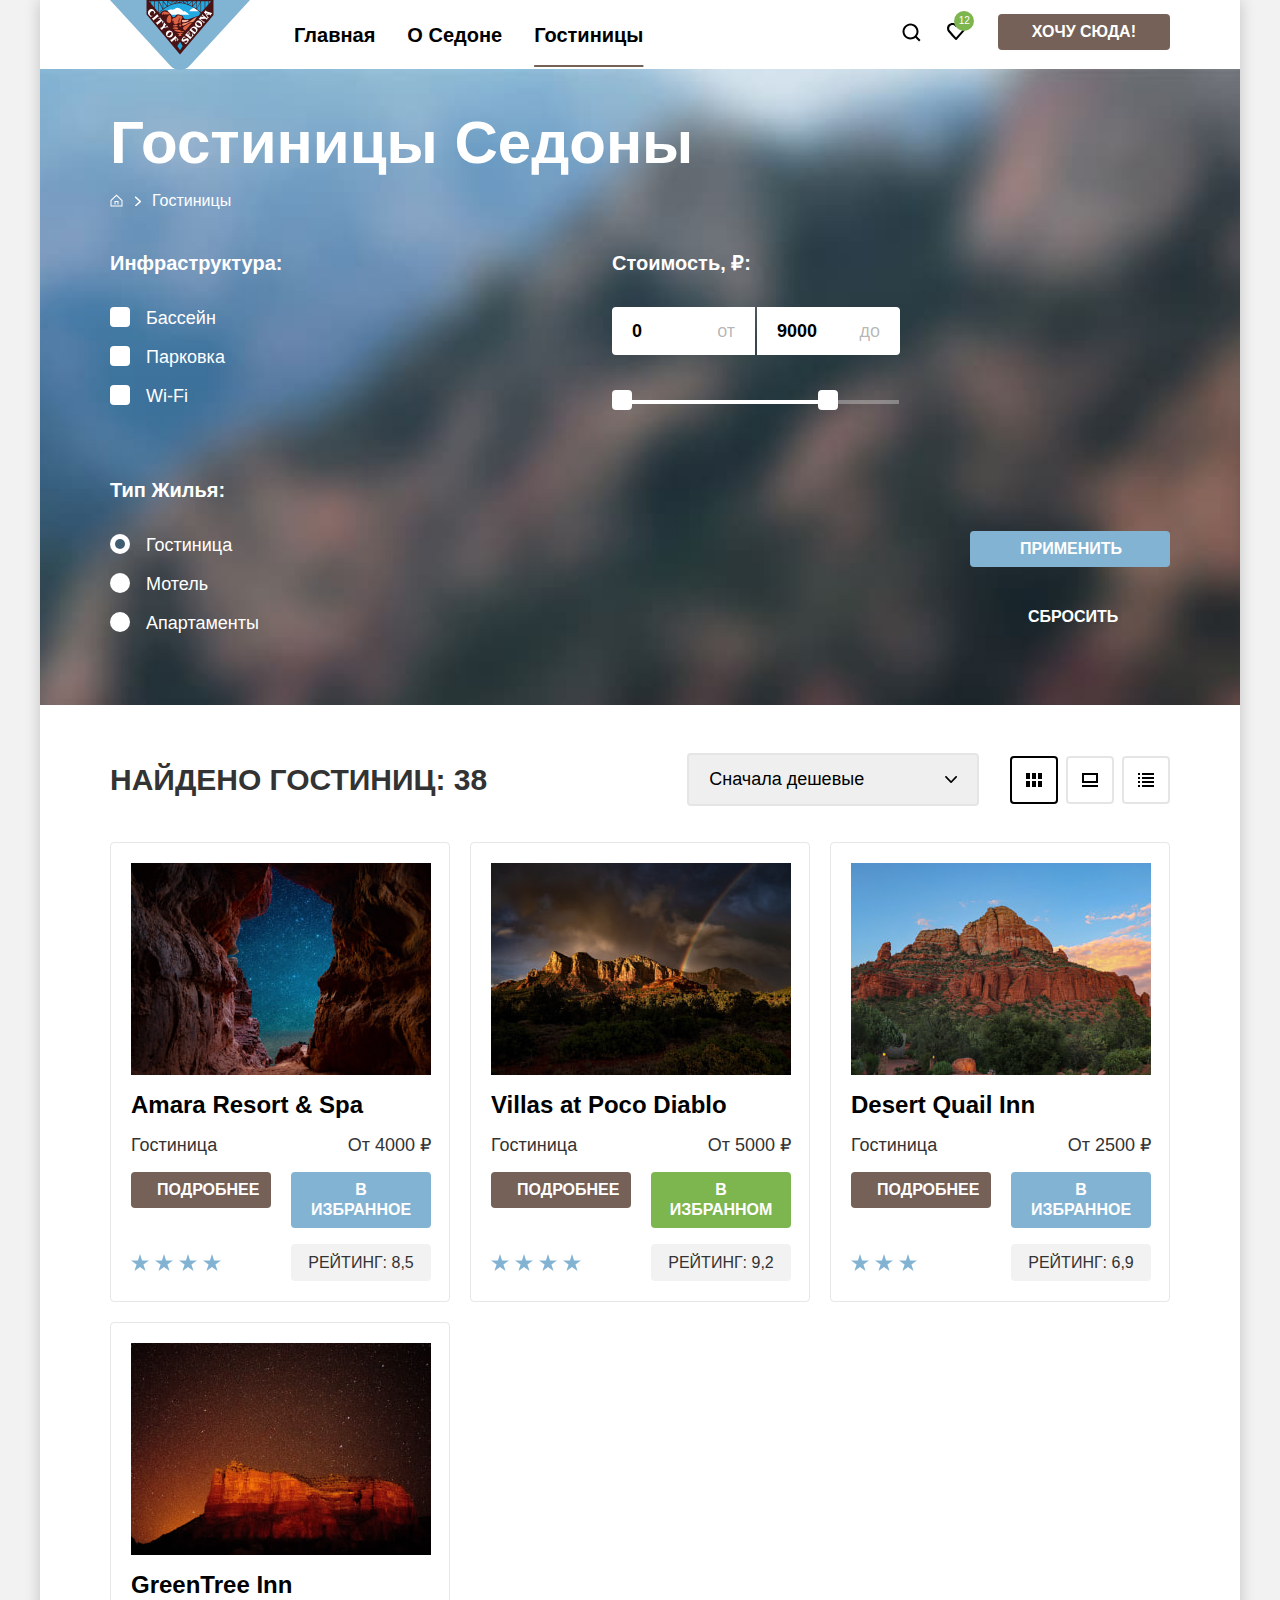
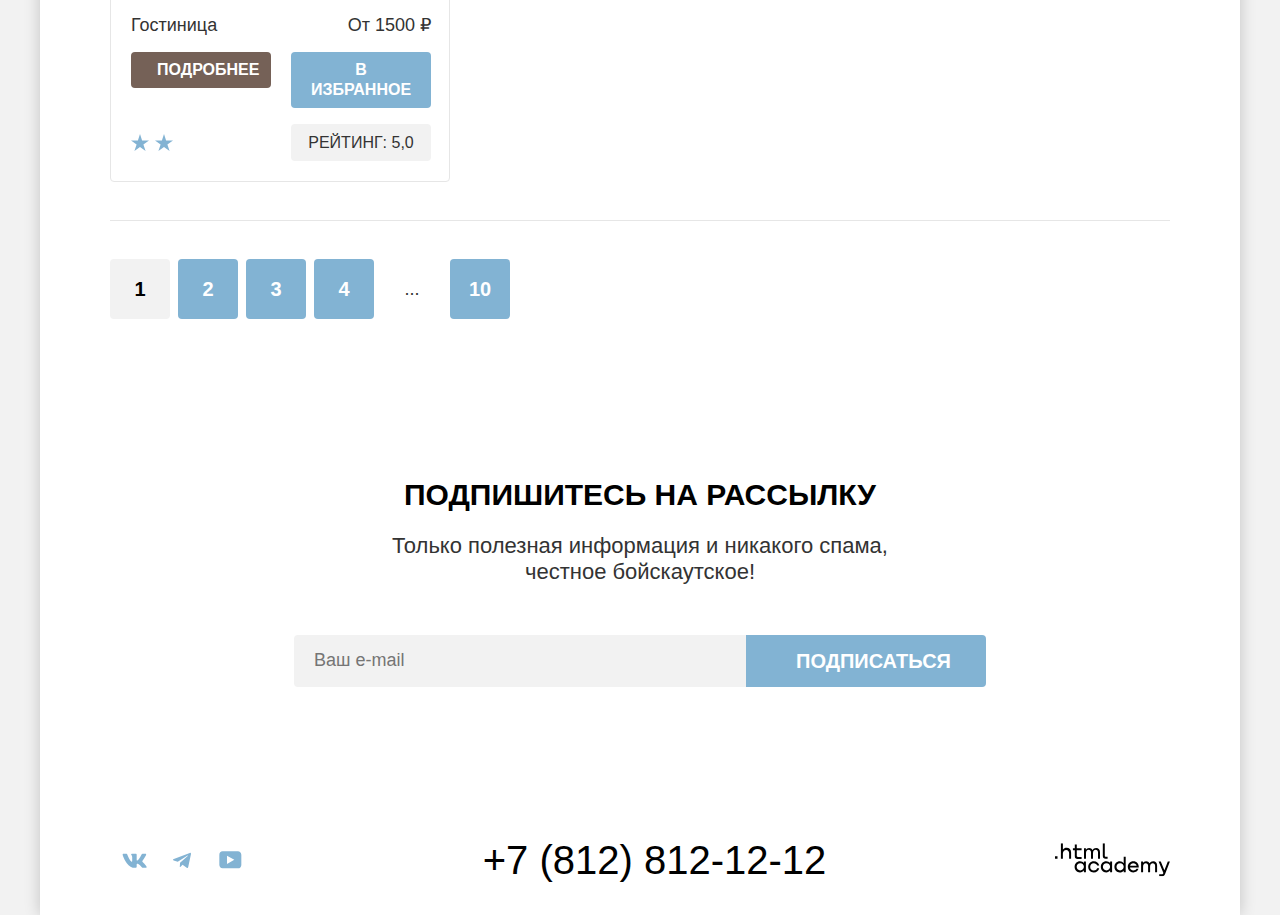
==== commit 96643f36: "Изменяет разметку модального окна и доб. фавикон" ====
--- a/catalog.html
+++ b/catalog.html
@@ -3,6 +3,8 @@
   <head>
     <meta charset="utf-8">
     <title>Гостиницы Седоны</title>
+    <link rel="icon" href="favicon.ico">
+    <link rel="icon" type="image/png" href="images/favicon.png">
     <link rel="stylesheet" href="styles/styles.css">
   </head>
   <body>
@@ -17,7 +19,7 @@
               <a class="navigation-link" href="index.html">Главная</a>
             </li>
             <li class="navigation-item">
-              <a class="navigation-link" href="#">О седоне</a>
+              <a class="navigation-link" href="#">О Седоне</a>
             </li>
             <li class="navigation-item">
               <a class="navigation-link navigation-link-current">Гостиницы</a>
@@ -95,7 +97,7 @@
                   </ul>
                 </fieldset>
                 <fieldset class="catalog-filter-group">
-                  <legend class="catalog-filter-title">Тип жилья:</legend>
+                  <legend class="catalog-filter-title">Тип Жилья:</legend>
                   <ul class="catalog-filter-list">
                     <li class="catalog-filter-item">
                       <label class="control">
--- a/styles/styles.css
+++ b/styles/styles.css
@@ -607,7 +607,7 @@
 
 .subscription {
   min-height: 415px;
-  padding: 50px 258px 60px;
+  padding: 50px 258px 60px;;
   text-align: center;
   display: flex;
   flex-direction: column;
@@ -619,7 +619,7 @@
 }
 
 .subscription .section-subtitle {
-  margin-bottom: 54px;
+  margin-bottom: 50px;
 }
 
 .subscription-modified {
@@ -664,7 +664,7 @@
 .page-footer {
   display: flex;
   justify-content: space-between;
-  padding: 45px 70px 35px;
+  padding: 46px 70px 35px;
   align-items: center;
 }
 
@@ -850,7 +850,7 @@
   appearance: none;
 }
 
-.search-control-date .search-control-text {
+.search-control-date .search-control-text-date {
   width: 137px;
 }
 
@@ -870,22 +870,18 @@
 }
 
 .search-control-person .search-control-text-adult {
-  width: 91px;
+  width: 137px;
 }
 
 .search-control-person .search-control-text-children {
-  width: 49px;
-  display: inline-block;
+  width: 131px;
+  display: inline-flex;
+  align-items: center;
 }
 
 .search-control-person .search-form-field {
   width: 110px;
-  margin-left: 46px;
   text-align: center;
-}
-
-.search-control-person .search-form-field-children {
-  margin-left: 82px;
 }
 
 .qty-button {
@@ -895,6 +891,8 @@
   background-color: transparent;
   padding: 0;
   position: absolute;
+  top: 50%;
+  transform: translate(0, -50%);
   cursor: pointer;
 }
 
@@ -908,12 +906,10 @@
 }
 
 .qty-button-less {
-  top: 0;
   right: 71px;
 }
 
 .qty-button-more {
-  top: 0;
   right: 0;
 }
 
@@ -928,7 +924,7 @@
 }
 
 .tooltip {
-  position: absolute;
+  position: relative;
   margin-left: 10px;
   width: 26px;
   height: 26px;
@@ -937,8 +933,8 @@
 .tooltip-toggle {
   border: none;
   padding: 0;
-  width: 100%;
-  height: 100%;
+  width: 26px;
+  height: 26px;
   border-radius: 50%;
   background-color: #83B3D3;
   background-image: url(../images/icon-info.svg);
@@ -957,7 +953,7 @@
   font-size: 16px;
   line-height: 20px;
   font-weight: 400;
-  padding: 15px 18px 18px 22px;
+  padding: 20px 18px 24px 22px;
   width: 256px;
   border-radius: 10px;
   color: #FFFFFF;
@@ -1314,7 +1310,7 @@
 }
 
 .catalog {
-  padding: 50px 70px 60px;
+  padding: 48px 70px 60px;
 }
 
 .catalog-result {
@@ -1329,7 +1325,7 @@
 .catalog-container {
   display: flex;
   align-items: center;
-  margin-bottom: 40px;
+  margin-bottom: 36px;
 }
 
 .catalog-sorting {
@@ -1395,8 +1391,8 @@
   margin: 0;
   padding: 0;
   border-bottom: 1px solid #E6E6E6;
-  padding-bottom: 40px;
-  margin-bottom: 40px;
+  padding-bottom: 38px;
+  margin-bottom: 38px;
 }
 
 .hotel-card {
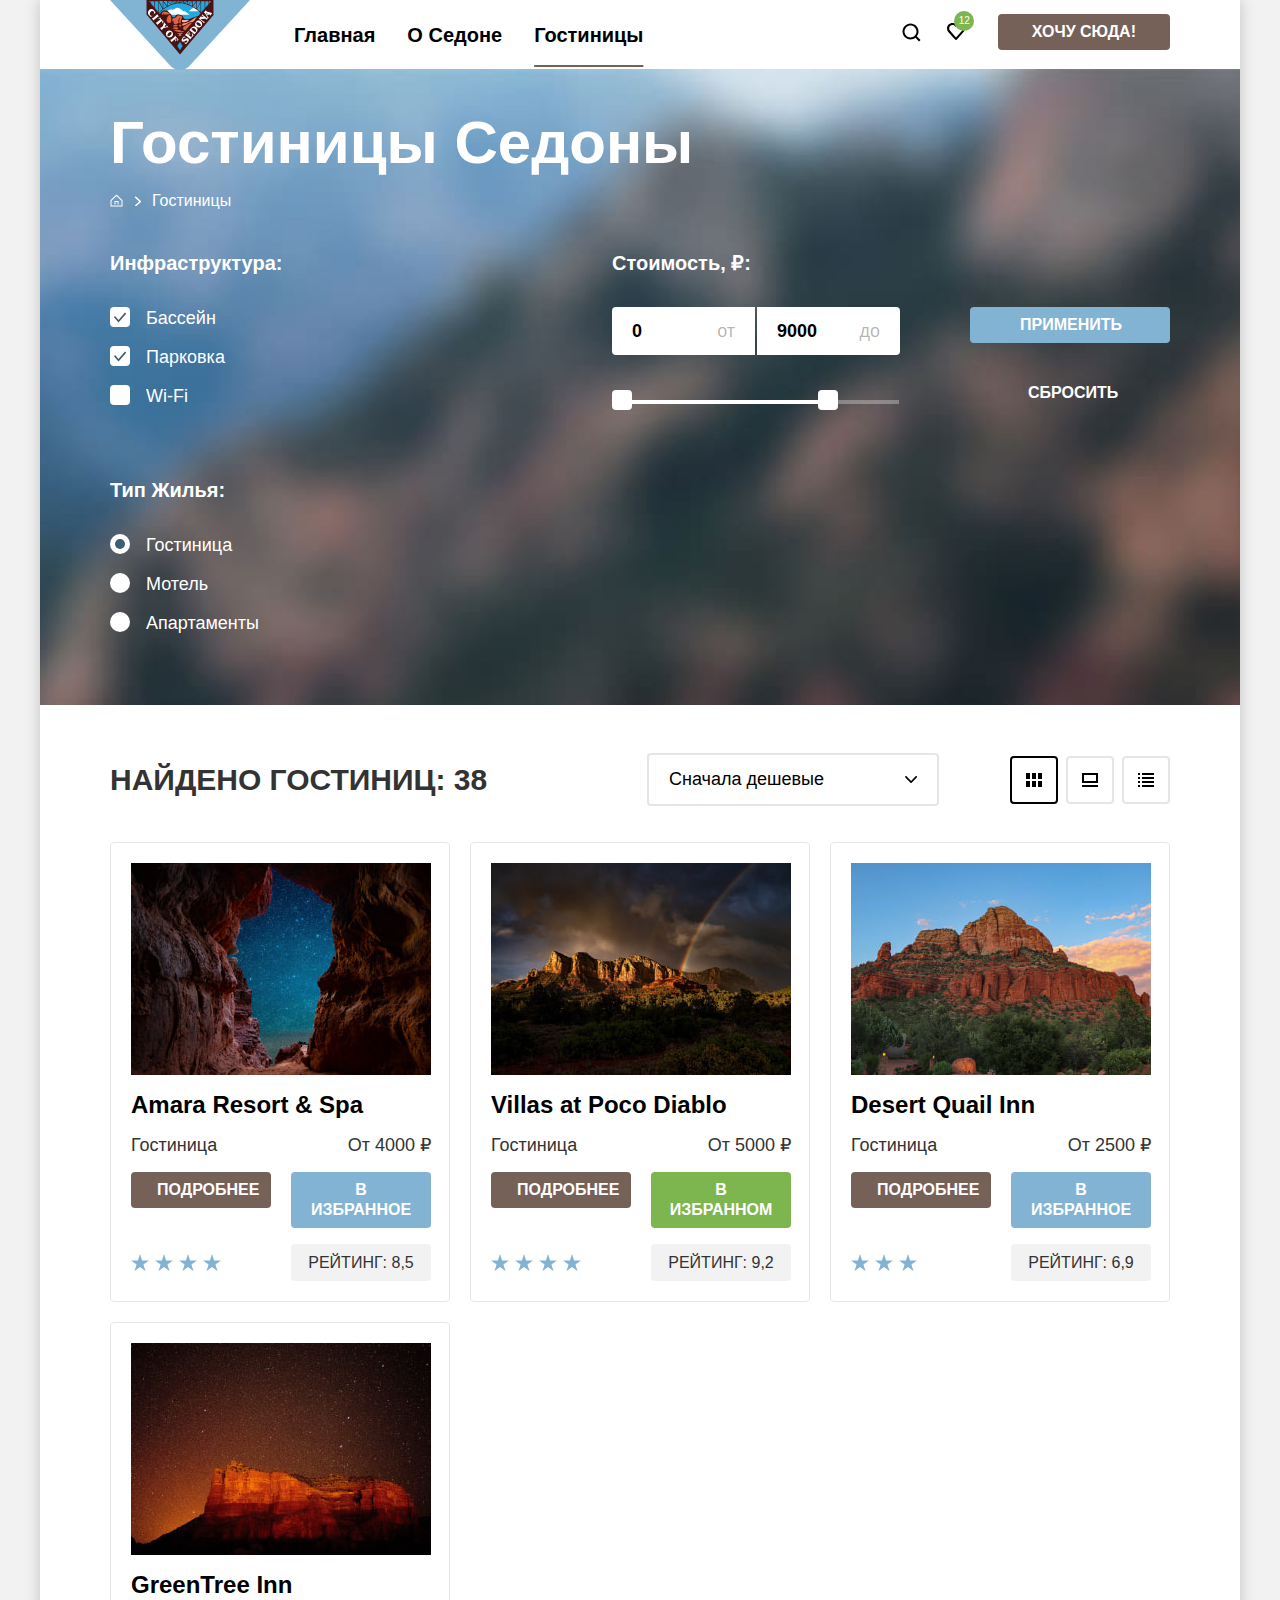
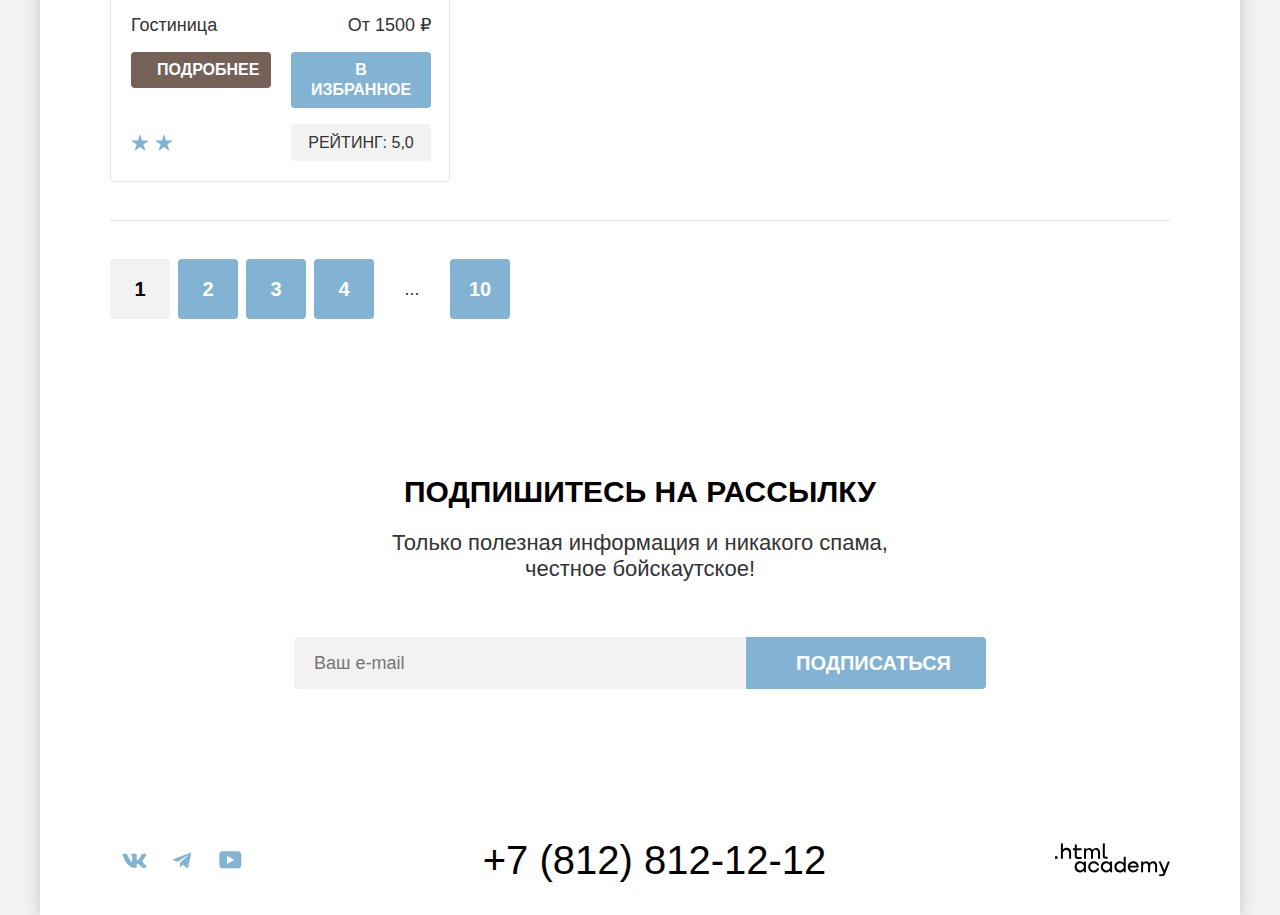
==== commit 85b8321e: "Вносит изменения в разметку и стили после проверки" ====
--- a/catalog.html
+++ b/catalog.html
@@ -45,7 +45,7 @@
             </li>
             <li class="navigation-item">
               <div class="button-wrapper">
-                <button class="button" type="button">Хочу сюда!</button>
+                <a class="button" href="#">Хочу сюда!</a>
               </div>
             </li>
           </ul>
--- a/styles/styles.css
+++ b/styles/styles.css
@@ -57,7 +57,7 @@
   min-height: 100%;
   margin: auto;
   flex-direction: column;
-  background-color: #FFFFFF;
+  background-color: #ffffff;
   box-shadow: 0 0 15px rgba(0, 0, 0, 0.2);
 }
 
@@ -80,10 +80,11 @@
   text-transform: uppercase;
   border-radius: 4px;
   background-color: #756157;
-  color: #FFFFFF;
+  color: #ffffff;
   border: 0;
   padding: 8px 34px;
   cursor: pointer;
+  text-decoration: none;
 }
 
 .button:hover {
@@ -100,7 +101,7 @@
 }
 
 .button:disabled {
-  background-color: #E5E5E5;
+  background-color: #e5e5e5;
 }
 
 .navigation-button {
@@ -111,7 +112,7 @@
   padding: 0;
   width: 44px;
   height: 64px;
-  background-color: #FFFFFF;
+  background-color: #ffffff;
 }
 
 .search-button {
@@ -123,20 +124,20 @@
 }
 
 .apply-button {
-  background-color: #82B3D3;
+  background-color: #82b3d3;
   padding: 8px 50px;
 }
 
 .button.apply-button:hover {
-  background-color: #68A2CA;
+  background-color: #68a2ca;
 }
 
 .button.apply-button:focus {
-  background-color: #68A2CA;
+  background-color: #68a2ca;
 }
 
 .button.apply-button:active {
-  background-color: #82B3D3;
+  background-color: #82b3d3;
   color: rgba(255, 255, 255, 0.3);
 }
 
@@ -152,7 +153,7 @@
 
 .button.reset-button:focus {
   background-color: transparent;
-  color: #FFFFFF;
+  color: #ffffff;
 }
 
 .button.reset-button:active {
@@ -160,43 +161,42 @@
 }
 
 .more-button {
-  text-decoration: none;
   padding: 8px 26px;
 }
 
 .favorites-button {
-  background-color: #82B3D3;
+  background-color: #82b3d3;
   padding: 8px 20px;
 }
 
 .button.favorites-button:hover {
-  background-color: #68A2CA;
+  background-color: #68a2ca;
 }
 
 .button.favorites-button:focus {
-  background-color: #68A2CA;
+  background-color: #68a2ca;
 }
 
 .button.favorites-button:active {
-  background-color: #82B3D3;
+  background-color: #82b3d3;
   color: rgba(255, 255, 255, 0.3);
 }
 
 .favorites-added-button {
-  background-color: #7DB54F;
+  background-color: #7db54f;
   padding: 8px 18px;
 }
 
 .button.favorites-added-button:hover {
-  background-color: #6C9E42;
+  background-color: #6c9e42;
 }
 
 .button.favorites-added-button:focus {
-  background-color: #6C9E42;
+  background-color: #6c9e42;
 }
 
 .button.favorites-added-button:active {
-  background-color: #7DB54F;
+  background-color: #7db54f;
   color: rgba(255, 255, 255, 0.3);
 }
 
@@ -208,8 +208,8 @@
   max-width: 240px;
   text-align: center;
   text-transform: uppercase;
-  background-color: #82B3D3;
-  color: #FFFFFF;
+  background-color: #82b3d3;
+  color: #ffffff;
   border: 0;
   padding: 8px 50px;
   border-radius: 0 4px 4px 0;
@@ -217,20 +217,20 @@
 }
 
 .subscription-button:hover {
-  background-color: #68A2CA;
+  background-color: #68a2ca;
 }
 
 .subscription-button:focus {
-  background-color: #68A2CA;
+  background-color: #68a2ca;
 }
 
 .subscription-button:active {
-  background-color: #82B3D3;
+  background-color: #82b3d3;
   color: rgba(255, 255, 255, 0.3);
 }
 
 .subscription-button:disabled {
-  background-color: #E5E5E5
+  background-color: #e5e5e5
 }
 
 /* Главная */
@@ -416,7 +416,7 @@
 }
 
 .advantages-content-wrapper {
-  max-width: 651px;
+  max-width: 660px;
   margin: auto;
   margin-bottom: 90px;
 }
@@ -481,6 +481,7 @@
 
 .advantages-item-subtitle {
   margin: 0;
+  flex-grow: 1;
 }
 
 .advantages-image {
@@ -511,7 +512,7 @@
 }
 
 .advantages-item-modified .advantages-item-title {
-  color: #FFFFFF;
+  color: #ffffff;
 }
 
 .features {
@@ -539,11 +540,10 @@
 .features-item {
   width: 400px;
   min-height: 385px;
-  padding: 80px 85px;
+  padding: 183px 85px 80px;
   position: relative;
   display: flex;
   flex-direction: column;
-  justify-content: end;
 }
 
 .features-item::after {
@@ -586,6 +586,7 @@
 
 .features-item-subtitle {
   margin: 0;
+  flex-grow: 1;
 }
 
 .search {
@@ -619,18 +620,18 @@
 }
 
 .subscription .section-subtitle {
-  margin-bottom: 50px;
+  margin-bottom: 55px;
 }
 
 .subscription-modified {
   background: url("../images/subscribe-background.jpg") center no-repeat;
   background-size: cover;
   background-color: rgba(56, 155, 221, 0.3);
-  color: #FFFFFF;
+  color: #ffffff;
 }
 
 .subscription-modified .section-title {
-  color: #FFFFFF;
+  color: #ffffff;
 }
 
 .form-wrapper {
@@ -646,15 +647,16 @@
   font: inherit;
   line-height: 24px;
   font-weight: 400;
-  background-color:#F2F2F2;
+  background-color:#f2f2f2;
   border-radius: 4px 0 0 4px;
 }
+
 .email-field:hover {
-  background-color: #E6E6E6;
+  background-color: #e6e6e6;
 }
 
 .email-field:focus {
-  background-color: #E6E6E6;
+  background-color: #e6e6e6;
 }
 
 .email-field:disabled {
@@ -690,15 +692,15 @@
   bottom: 0;
   left: 0;
   margin: auto;
-  fill: #83B3D3;
+  fill: #83b3d3;
 }
 
 .social-list-link:hover .social-list-icon {
-  fill: #68A2CA;
+  fill: #68a2ca;
 }
 
 .social-list-link:focus .social-list-icon {
-  fill: #68A2CA;
+  fill: #68a2ca;
 }
 
 .social-list-link:active .social-list-icon {
@@ -706,6 +708,7 @@
 }
 
 .footer-telephone-link {
+  max-width: 350px;
   font-size: 40px;
   line-height: 40px;
   font-weight: 400;
@@ -747,6 +750,8 @@
   fill: rgba(117, 97, 87, 0.3);
 }
 
+/* Модальное окно */
+
 .modal-container {
   position: fixed;
   top: 0;
@@ -765,7 +770,7 @@
   position: relative;
   margin: auto;
   padding: 64px 70px;
-  background-color: #FFFFFF;
+  background-color: #ffffff;
   border-radius: 30px;
   box-shadow: 0 25px 50px 0;
 }
@@ -783,7 +788,7 @@
   height: 52px;
   padding: 0;
   border: 0;
-  background-color: #F2F2F2;
+  background-color: #f2f2f2;
   border-radius: 50%;
   background-image: url("../images/icon-close.svg");
   background-repeat: no-repeat;
@@ -793,7 +798,7 @@
 
 .modal-close-button:hover,
 .modal-close-button:focus {
-  background-color: #E6E6E6;
+  background-color: #e6e6e6;
 }
 
 .modal-close-button:active {
@@ -827,19 +832,19 @@
   font-size: 18px;
   border: none;
   padding: 12px 20px;
-  background-color: #F2F2F2;
+  background-color: #f2f2f2;
   border-radius: 4px;
 }
 
 .search-form-field:hover,
 .search-form-field:focus {
-  background-color: #E6E6E6;
+  background-color: #e6e6e6;
 }
 
 .search-control-date .search-form-field {
   width: 440px;
   margin-bottom: 4px;
-  background-image: url(../images/icon-calendar.svg);
+  background-image: url("../images/icon-calendar.svg");
   background-repeat: no-repeat;
   background-position: right 20px center;
   appearance: textfield;
@@ -866,22 +871,29 @@
 }
 
 .search-control-tip-error {
-  color: #FF5757;
+  color: #ff5757;
 }
 
 .search-control-person .search-control-text-adult {
   width: 137px;
 }
 
+.label-tooltip-wrapper {
+  width: 131px;
+  margin: 0;
+  display: flex;
+  align-items: center;
+  flex-wrap: wrap;
+}
+
 .search-control-person .search-control-text-children {
-  width: 131px;
-  display: inline-flex;
-  align-items: center;
+  max-width: 55px;
 }
 
 .search-control-person .search-form-field {
   width: 110px;
   text-align: center;
+  appearance: textfield;
 }
 
 .qty-button {
@@ -936,8 +948,8 @@
   width: 26px;
   height: 26px;
   border-radius: 50%;
-  background-color: #83B3D3;
-  background-image: url(../images/icon-info.svg);
+  background-color: #83b3d3;
+  background-image: url("../images/icon-info.svg");
   background-repeat: no-repeat;
   background-position: center;
   cursor: pointer;
@@ -945,7 +957,7 @@
 
 .tooltip-toggle:hover,
 .tooltip-toggle:focus {
-  background-color: #68A2CA;
+  background-color: #68a2ca;
 }
 
 .tooltip-text {
@@ -956,7 +968,7 @@
   padding: 20px 18px 24px 22px;
   width: 256px;
   border-radius: 10px;
-  color: #FFFFFF;
+  color: #ffffff;
   position: absolute;
   margin-top: 15px;
   top: 100%;
@@ -967,7 +979,7 @@
 
 .tooltip-text::before {
   content: "";
-  background-image: url(../images/icon-triangle.svg);
+  background-image: url("../images/icon-triangle.svg");
   width: 19px;
   height: 9px;
   position: absolute;
@@ -986,20 +998,20 @@
   padding: 18px 77px;
   width: 577px;
   border-radius: 10px;
-  background-color: #83B3D3;
+  background-color: #83b3d3;
   font: inherit;
   font-size: 20px;
   line-height: 24px;
   font-style: normal;
   font-weight: 700;
   text-transform: uppercase;
-  color: #FFFFFF;
+  color: #ffffff;
   cursor: pointer;
 }
 
 .modal-search-button:hover,
 .modal-search-button:focus {
-  background-color: #68A2CA;
+  background-color: #68a2ca;
 }
 
 .modal-search-button:active {
@@ -1016,10 +1028,10 @@
 
 .header-filter-wrap {
   min-height: 412px;
-  background: url('../images/catalog-filter-background.jpg') center no-repeat;
+  background: url("../images/catalog-filter-background.jpg") center no-repeat;
   background-size: cover;
   background-color: rgba(56, 155, 221, 0.3);
-  color: #FFFFFF;
+  color: #ffffff;
   padding: 35px 70px 70px;
 }
 
@@ -1062,7 +1074,7 @@
 .breadcrumbs-link {
   font-size: 16px;
   font-weight: 400;
-  color: #FFFFFF;
+  color: #ffffff;
   text-decoration: none;
 }
 
@@ -1071,7 +1083,7 @@
 }
 
 .breadcrumbs-link:focus[href] {
-  color: #FFFFFF;
+  color: #ffffff;
 }
 
 .breadcrumbs-link:active[href] {
@@ -1124,8 +1136,8 @@
 
 .filter-buttons-wrapper {
   display: flex;
-  justify-content: end;
   flex-direction: column;
+  padding-top: 56px;
   gap: 32px;
 }
 
@@ -1174,11 +1186,11 @@
   height: 20px;
   left: 0;
   border-radius: 4px;
-  background-color: #FFFFFF;
+  background-color: #ffffff;
 }
 
 .control-input[type="checkbox"]:focus + .control-mark {
-  outline: 3px solid #83B3D3;
+  outline: 3px solid #83b3d3;
   border-radius: 4px;
 }
 
@@ -1201,7 +1213,7 @@
 }
 
 .control-input[type="radio"]:focus + .control-mark {
-  outline: 3px solid #83B3D3;
+  outline: 3px solid #83b3d3;
  }
 
 .control-input[type="radio"]:checked + .control-mark::before {
@@ -1214,7 +1226,7 @@
   left: 50%;
   transform: translate(-50%, -50%);
   border-radius: 50%;
-  background-color: #3F5E72;
+  background-color: #3f5e72;
 }
 
 
@@ -1240,11 +1252,11 @@
 }
 
 .range-input:hover {
-  background-color: #E6E6E6;
+  background-color: #e6e6e6;
 }
 
 .range-input:focus {
-  background-color: #E6E6E6;
+  background-color: #e6e6e6;
 }
 
 .range-input::-webkit-outer-spin-button,
@@ -1275,7 +1287,7 @@
 .range-bar {
   position: absolute;
   height: 4px;
-  background-color: #FFFFFF;
+  background-color: #ffffff;
 }
 
 .range-toggle {
@@ -1284,7 +1296,7 @@
   width: 20px;
   height: 20px;
   border-radius: 4px;
-  background-color: #FFFFFF;
+  background-color: #ffffff;
   border: none;
 }
 
@@ -1297,7 +1309,7 @@
 }
 
 .range-toggle:active {
-  border: 2px solid #83B3D3;
+  border: 2px solid #83b3d3;
 }
 
 .toggle-min {
@@ -1319,7 +1331,8 @@
   font-weight: 700;
   text-transform: uppercase;
   margin: 0;
-  margin-right: 200px;
+  width: 537px;
+  padding-right: 10px;
 }
 
 .catalog-container {
@@ -1332,9 +1345,10 @@
   font: inherit;
   width: 292px;
   padding: 14px 20px;
-  border: 2px solid #E5E5E5;
+  border: 2px solid #e5e5e5;
   border-radius: 4px;
   appearance: none;
+  background-color: #ffffff;
   background-image: url("../images/icon-tik.svg");
   background-repeat: no-repeat;
   background-position: right 20px center;
@@ -1355,7 +1369,7 @@
   display: block;
   width: 48px;
   height: 48px;
-  border: 2px solid #E5E5E5;
+  border: 2px solid #e5e5e5;
   border-radius: 4px;
 }
 
@@ -1390,7 +1404,7 @@
   list-style: none;
   margin: 0;
   padding: 0;
-  border-bottom: 1px solid #E6E6E6;
+  border-bottom: 1px solid #e6e6e6;
   padding-bottom: 38px;
   margin-bottom: 38px;
 }
@@ -1404,7 +1418,7 @@
   column-gap: 20px;
   min-height: 438px;
   padding: 20px;
-  border: 1px solid #E6E6E6;
+  border: 1px solid #e6e6e6;
   border-radius: 4px;
 }
 
@@ -1453,7 +1467,7 @@
 .hotel-card-rating {
   padding: 9px 10px 8px 10px;
   text-align: center;
-  background-color: #F2F2F2;
+  background-color: #f2f2f2;
   border-radius: 4px;
   font-size: 16px;
   line-height: 20px;
@@ -1484,23 +1498,23 @@
   font-size: 20px;
   line-height: 36px;
   font-weight: 700;
-  background-color: #82B3D3;
-  color: #FFFFFF;
+  background-color: #82b3d3;
+  color: #ffffff;
   text-decoration: none;
   border-radius: 4px;
   padding: 0 10px;
 }
 
 .pagination-link:hover {
-  background-color: #68A2CA;
+  background-color: #68a2ca;
 }
 
 .pagination-link:focus {
-  background-color: #68A2CA;
+  background-color: #68a2ca;
 }
 
 .pagination-link:active {
-  background-color: #82B3D3;
+  background-color: #82b3d3;
   color: rgba(255, 255, 255, 0.3);
 }
 
@@ -1514,6 +1528,6 @@
 }
 
 .pagination-link.pagination-current {
-  background-color: #F2F2F2;
+  background-color: #f2f2f2;
   color: #000000;
 }
